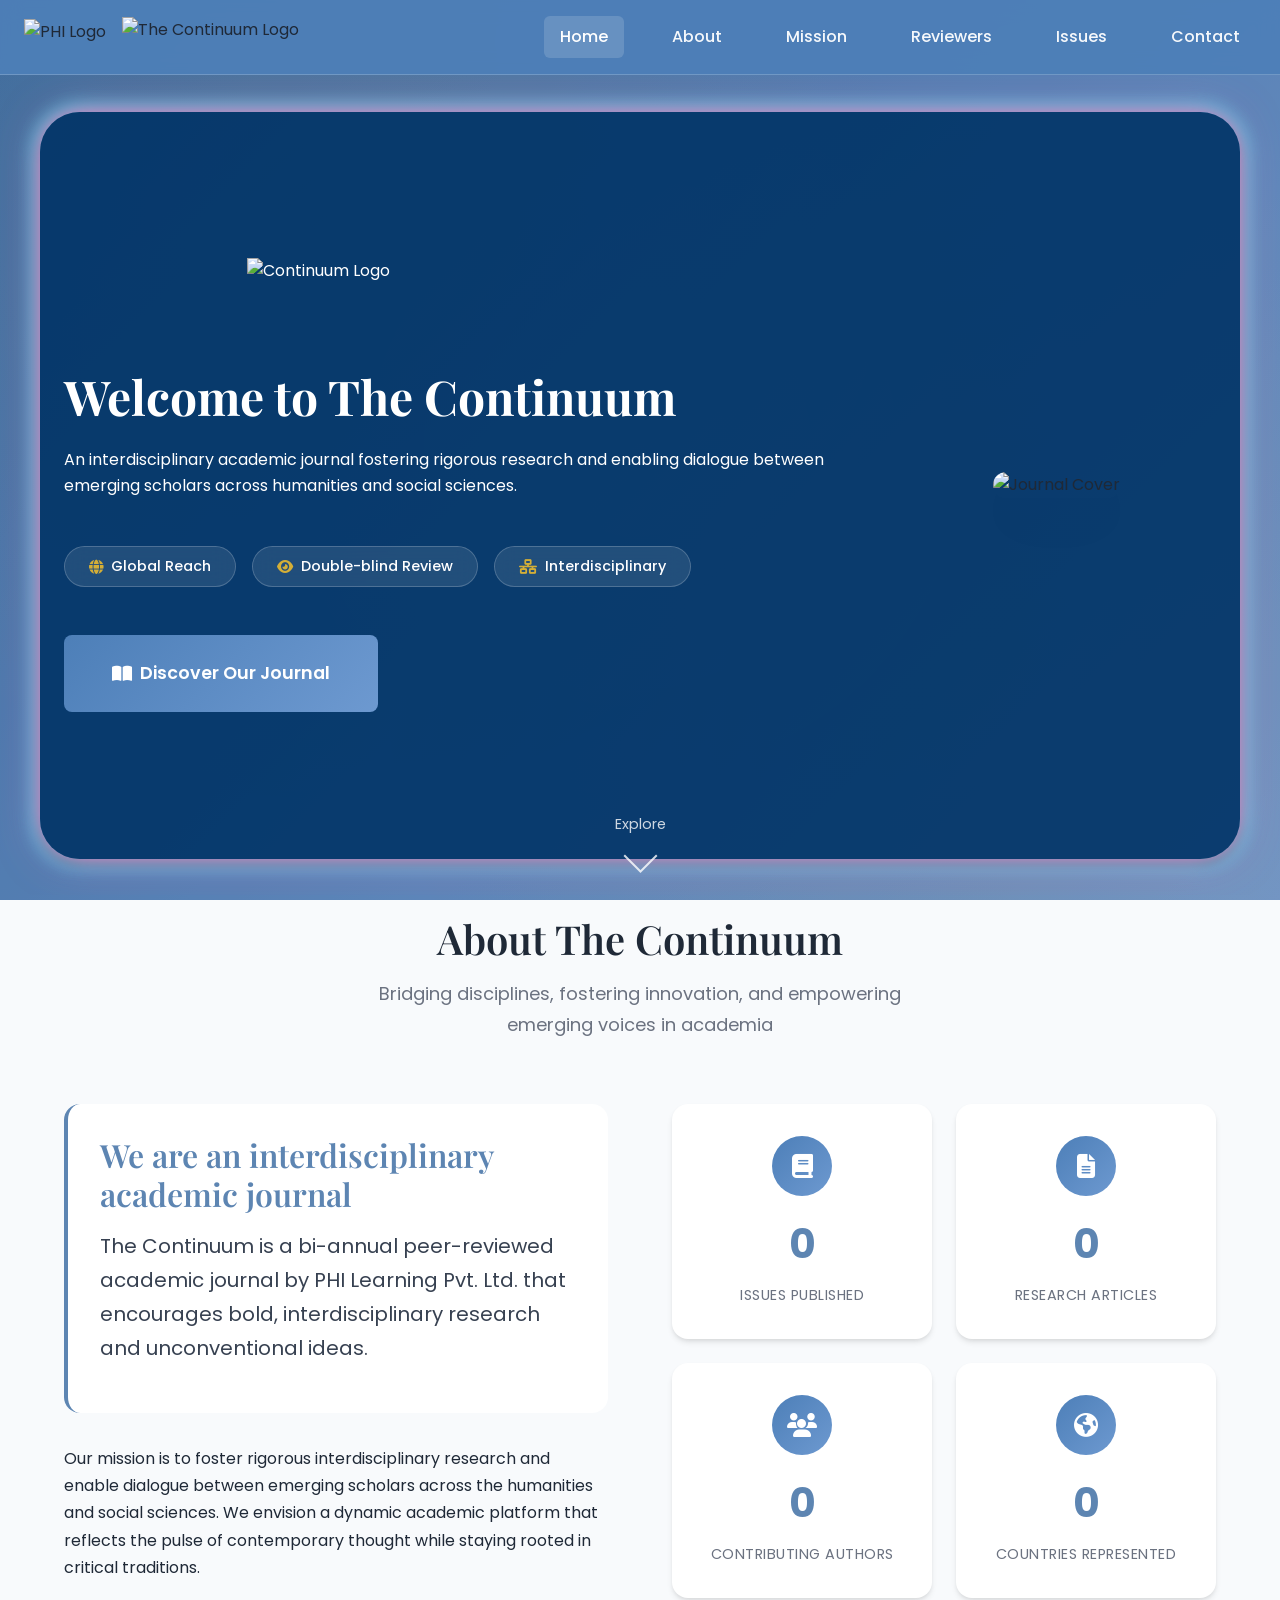
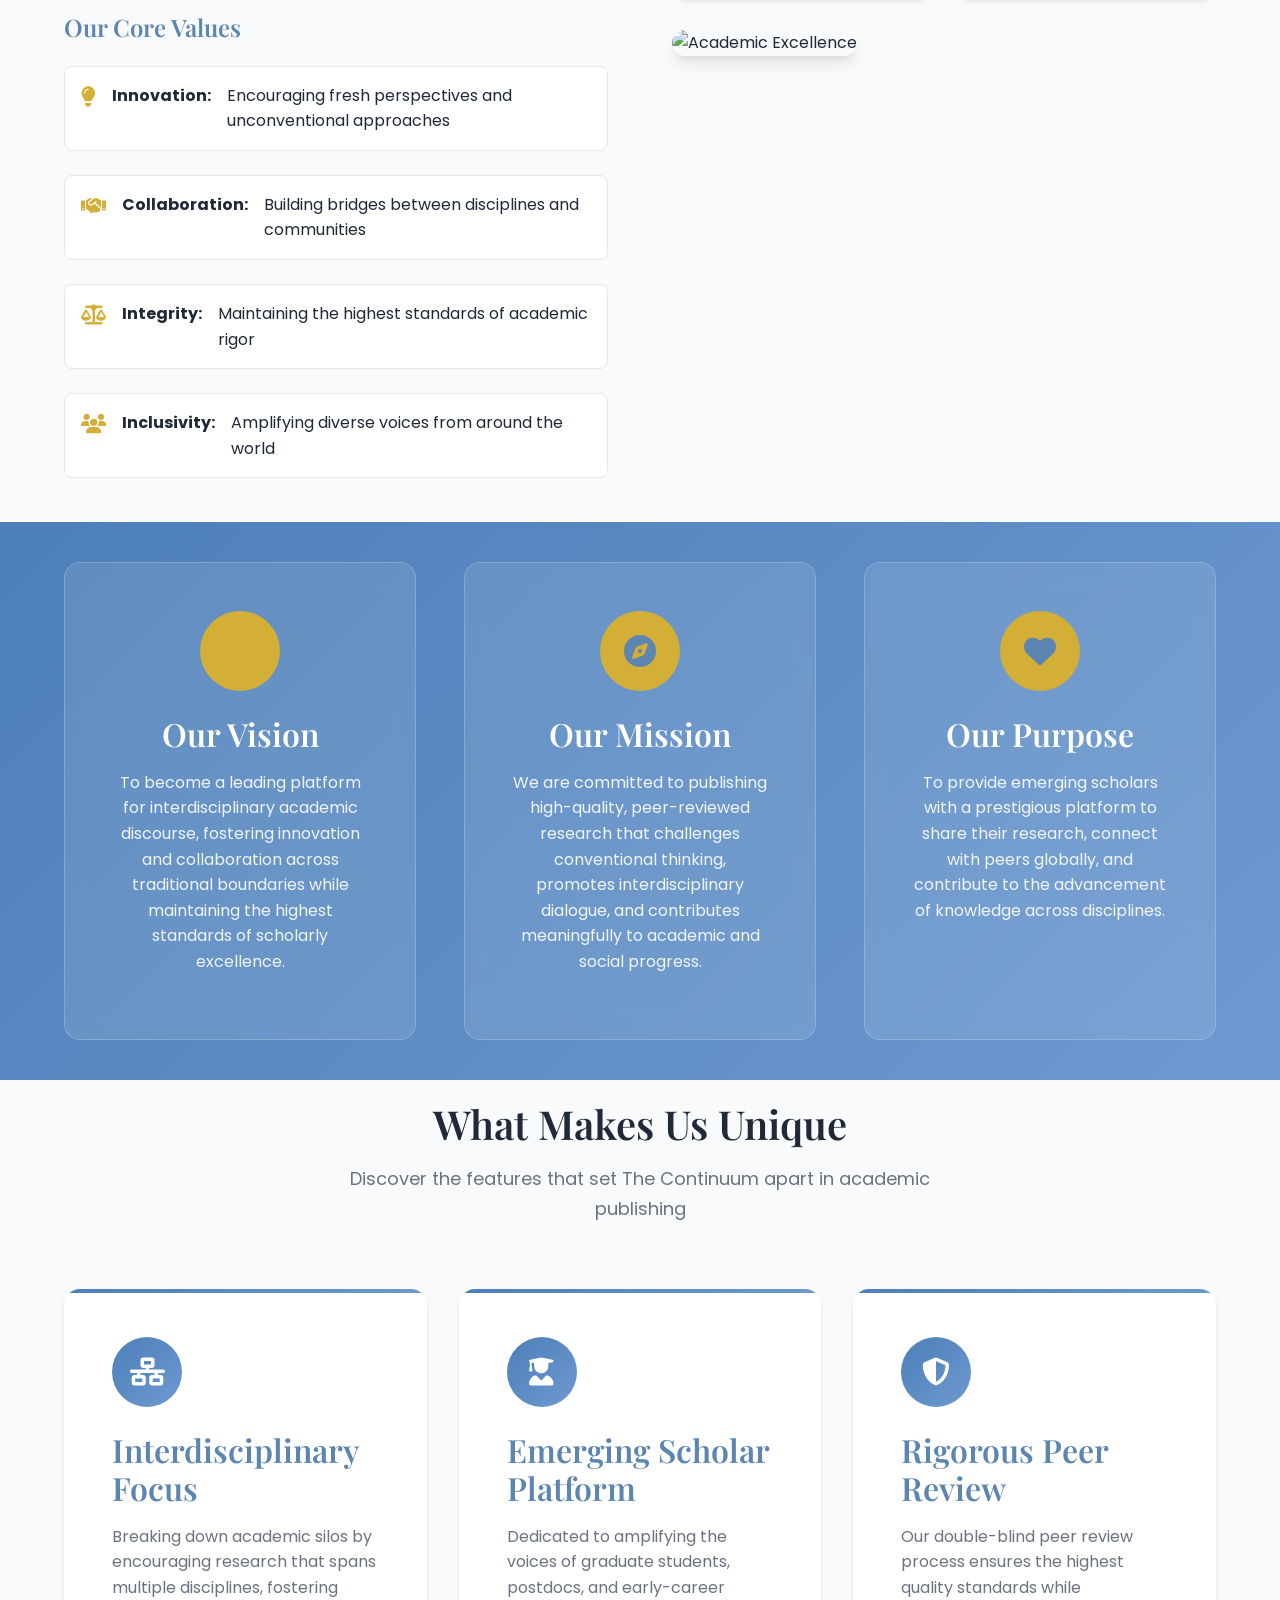
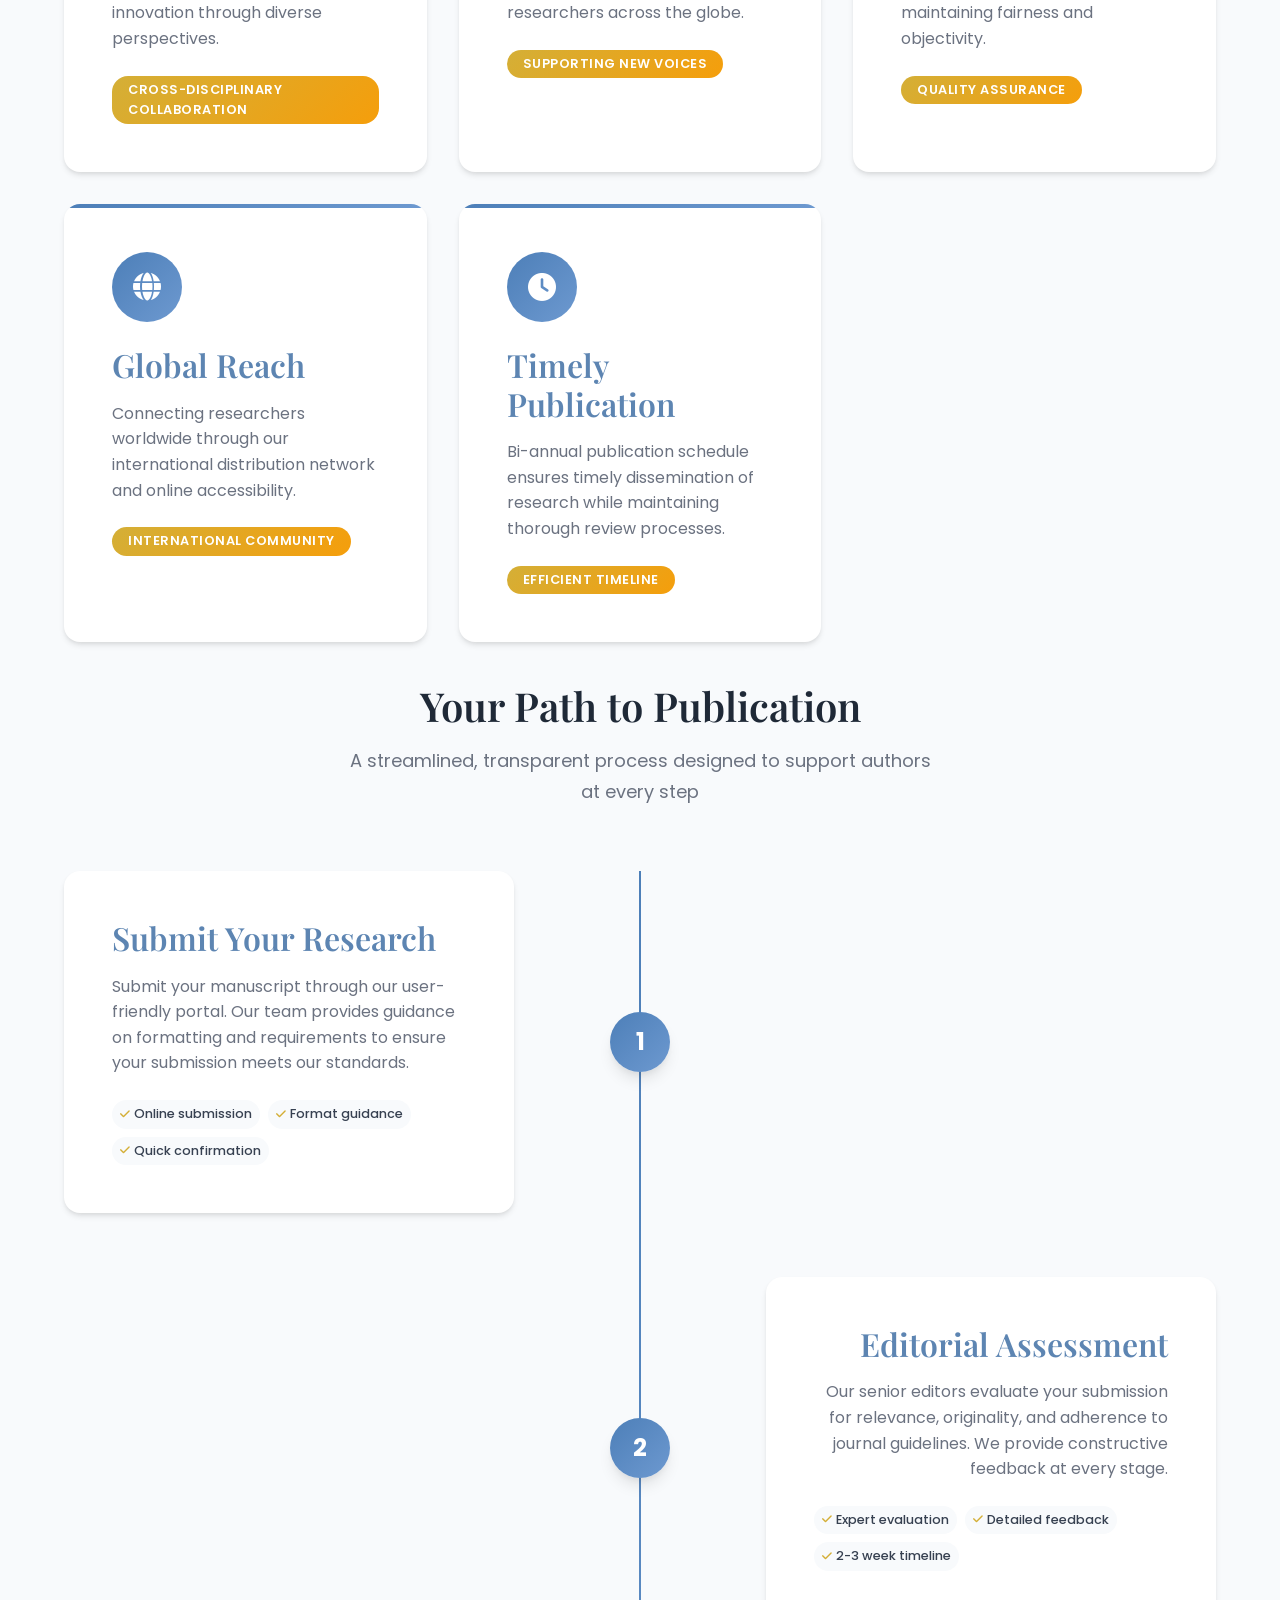
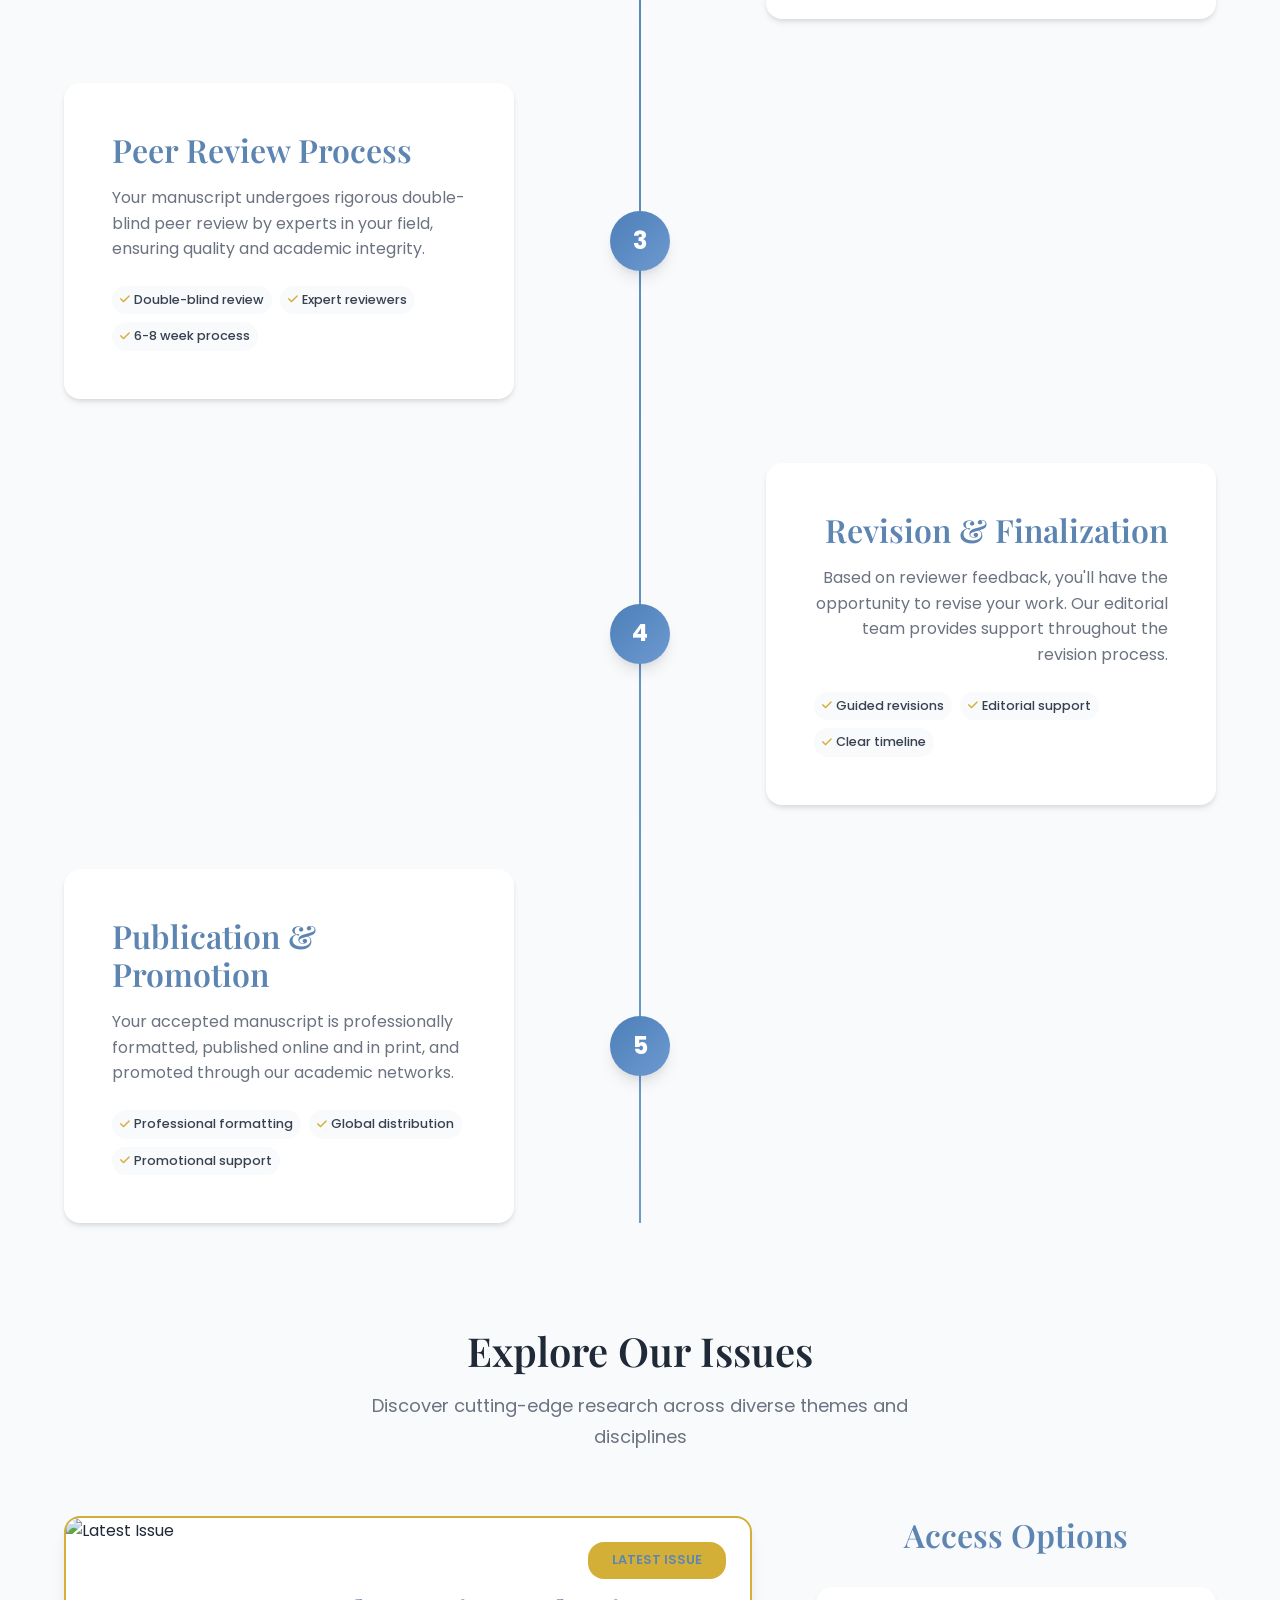
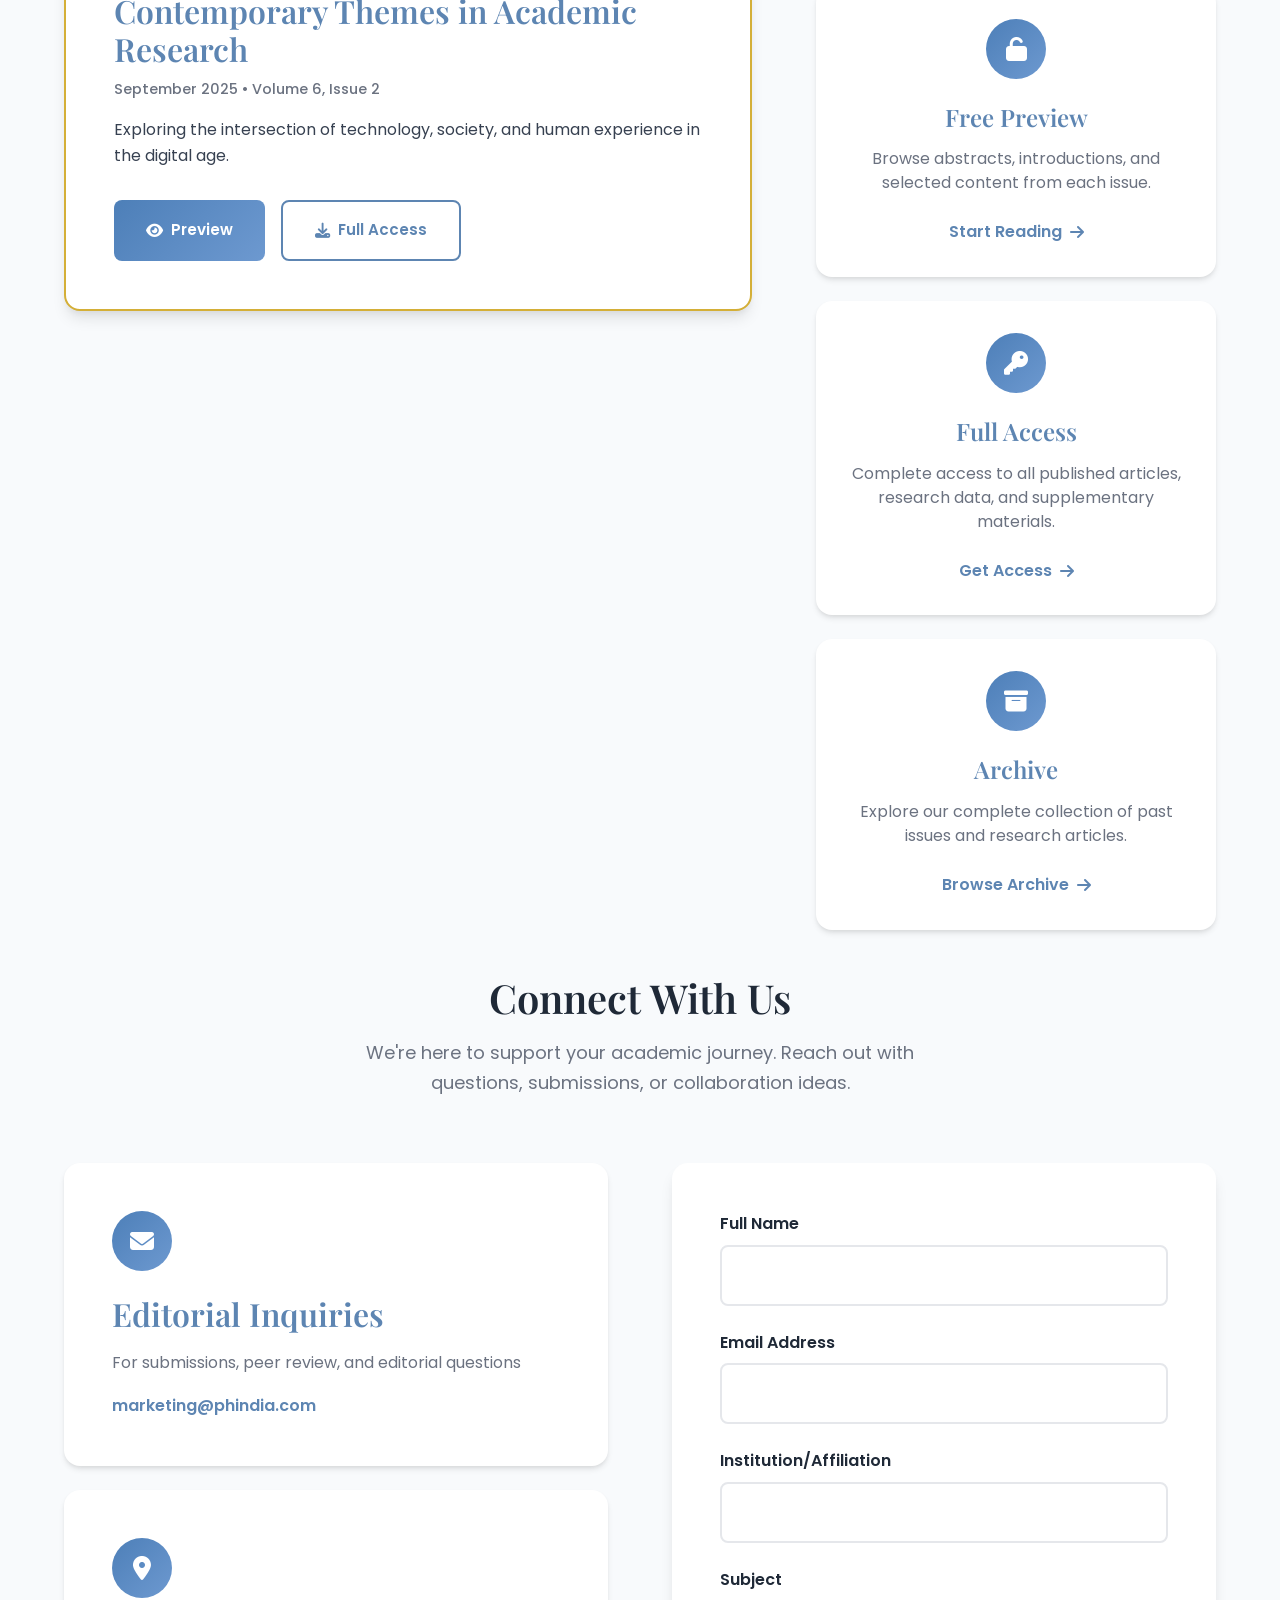
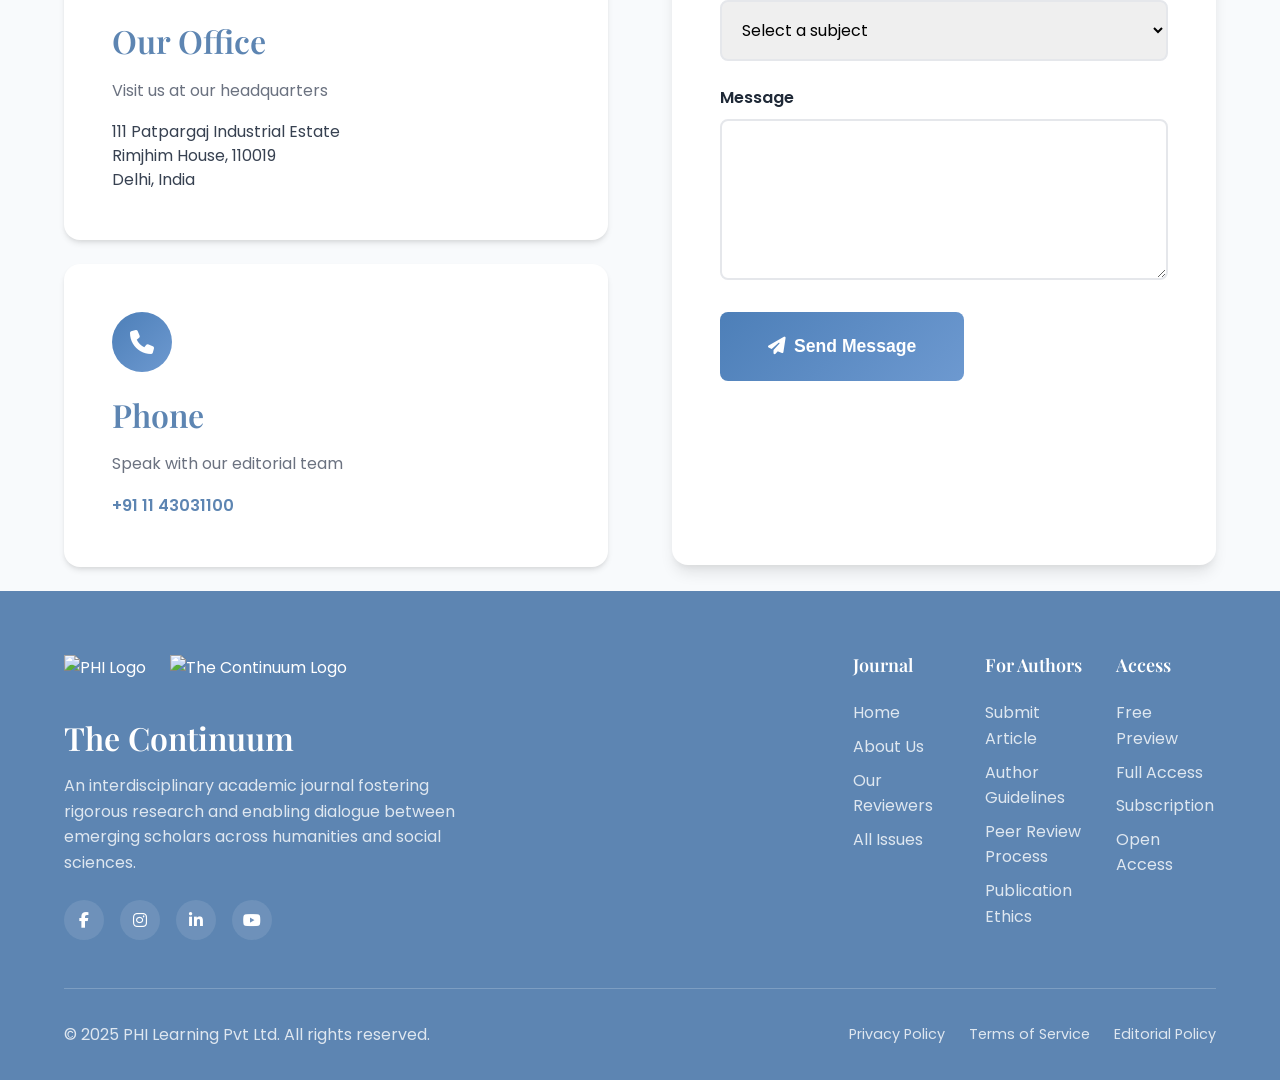
==== index.html @ 41f605f1 "." ====
<!DOCTYPE html>
<html lang="en">
<head>
    <meta charset="UTF-8">
    <meta name="viewport" content="width=device-width, initial-scale=1.0">
    <title>The Continuum | Interdisciplinary Academic Journal</title>
    <link rel="stylesheet" href="intro-styles.css">
    <link href="https://fonts.googleapis.com/css2?family=Charlevoix+Pro:wght@700&family=Poppins:wght@300;400;500;600;700&family=Playfair+Display:wght@400;500;600;700&display=swap" rel="stylesheet">
    <link rel="stylesheet" href="https://cdnjs.cloudflare.com/ajax/libs/font-awesome/6.5.0/css/all.min.css">
    <link rel="stylesheet" href="https://cdnjs.cloudflare.com/ajax/libs/aos/2.3.4/aos.css">
</head>
<body>
    <!-- Navigation -->
    <nav class="navbar">
        <div class="nav-container">
            <div class="nav-brand">
                <img src="images/PHI_White.png" alt="PHI Logo" class="nav-logo-phi">
                <img src="images/continuum-logo-white.png" alt="The Continuum Logo" class="nav-logo-continuum">
            </div>
            <div class="nav-menu">
                <a href="#home" class="nav-link active">Home</a>
                <a href="#about" class="nav-link">About</a>
                <a href="#mission" class="nav-link">Mission</a>
                <!-- <a href="#publish" class="nav-link">Publish</a> -->
                <a href="reviewers.html" class="nav-link">Reviewers</a>
                <a href="#issues" class="nav-link">Issues</a>
                <a href="#contact" class="nav-link">Contact</a>
            </div>
            <div class="mobile-menu-toggle">
                <i class="fas fa-bars"></i>
            </div>
        </div>
    </nav>

    <!-- Hero Section -->
    <section id="home" class="hero">
        <div class="hero-background">
            <div class="hero-pattern"></div>
            <div class="hero-overlay"></div>
        </div>
        <div class="hero-container">
            <div class="hero-content" data-aos="fade-up" data-aos-duration="1000">
                <div data-aos-delay="200" style="display: flex; justify-content: center;">
                    <img 
                    src="images/continuum-logo-white.png" 
                    alt="Continuum Logo" 
                    class="hero-logo" />
                </div>
                
                <h1 class="hero-title" data-aos="fade-up" data-aos-delay="600">
                    Welcome to <span class="hero-title">The Continuum</span>
                </h1>
                
                <p class="hero-subtitle" data-aos="fade-up" data-aos-delay="800">
                    An interdisciplinary academic journal fostering rigorous research and enabling dialogue between emerging scholars across humanities and social sciences.
                </p>
                
                <div class="hero-features" data-aos="fade-up" data-aos-delay="1000">
                    <div class="feature-pill">
                        <i class="fas fa-globe"></i>
                        <span>Global Reach</span>
                    </div>
                    <div class="feature-pill">
                        <i class="fas fa-eye"></i>
                        <span>Double-blind Review</span>
                    </div>
                    <div class="feature-pill">
                        <i class="fas fa-network-wired"></i>
                        <span>Interdisciplinary</span>
                    </div>
                </div>
                
                <div class="hero-actions" data-aos="fade-up" data-aos-delay="1200">
                    <a href="#about" class="btn btn-primary btn-large">
                        <i class="fas fa-book-open"></i>
                        Discover Our Journal
                    </a>
                    <!-- <a href="submit.html" class="btn btn-primary btn-large">
                        <i class="fas fa-pen-fancy"></i>
                        Submit Your Research
                    </a> -->
                </div>
            </div>
            
            <div class="hero-visual" data-aos="fade-left" data-aos-delay="800">
                <div class="journal-preview">
                    <img src="images/cover.png" alt="Journal Cover" class="cover-image">
                    <div class="preview-overlay">
                        <div class="preview-content">
                            <h3>Latest Issue</h3>
                            <p>Exploring Contemporary Themes in Academic Research</p>
                            <a href="preview.html" class="preview-btn">
                                <i class="fas fa-eye"></i>
                                Preview
                            </a>
                        </div>
                    </div>
                </div>
            </div>
        </div>
        <div class="scroll-indicator">
            <div class="scroll-text">Explore</div>
            <div class="scroll-arrow"></div>
        </div>
    </section>

    <!-- About Section -->
    <section id="about" class="about-section">
        <div class="container">
            <div class="section-header" data-aos="fade-up">
                <h2 class="section-title">About The Continuum</h2>
                <p class="section-subtitle">Bridging disciplines, fostering innovation, and empowering emerging voices in academia</p>
            </div>
            
            <div class="about-content">
                <div class="about-text" data-aos="fade-right">
                    <div class="about-highlight">
                        <h3>We are an interdisciplinary academic journal</h3>
                        <p class="lead">The Continuum is a bi-annual peer-reviewed academic journal by PHI Learning Pvt. Ltd. that encourages bold, interdisciplinary research and unconventional ideas.</p>
                    </div>
                    
                    <div class="about-description">
                        <p>Our mission is to foster rigorous interdisciplinary research and enable dialogue between emerging scholars across the humanities and social sciences. We envision a dynamic academic platform that reflects the pulse of contemporary thought while staying rooted in critical traditions.</p>
                        
                        <div class="about-values">
                            <h4>Our Core Values</h4>
                            <ul class="values-list">
                                <li><i class="fas fa-lightbulb"></i> <strong>Innovation:</strong> Encouraging fresh perspectives and unconventional approaches</li>
                                <li><i class="fas fa-handshake"></i> <strong>Collaboration:</strong> Building bridges between disciplines and communities</li>
                                <li><i class="fas fa-balance-scale"></i> <strong>Integrity:</strong> Maintaining the highest standards of academic rigor</li>
                                <li><i class="fas fa-users"></i> <strong>Inclusivity:</strong> Amplifying diverse voices from around the world</li>
                            </ul>
                        </div>
                    </div>
                </div>
                
                <div class="about-visual" data-aos="fade-left">
                    <div class="stats-grid">
                        <div class="stat-card">
                            <div class="stat-icon">
                                <i class="fas fa-book"></i>
                            </div>
                            <div class="stat-number" data-target="12">0</div>
                            <div class="stat-label">Issues Published</div>
                        </div>
                        
                        <div class="stat-card">
                            <div class="stat-icon">
                                <i class="fas fa-file-alt"></i>
                            </div>
                            <div class="stat-number" data-target="150">0</div>
                            <div class="stat-label">Research Articles</div>
                        </div>
                        
                        <div class="stat-card">
                            <div class="stat-icon">
                                <i class="fas fa-users"></i>
                            </div>
                            <div class="stat-number" data-target="85">0</div>
                            <div class="stat-label">Contributing Authors</div>
                        </div>
                        
                        <div class="stat-card">
                            <div class="stat-icon">
                                <i class="fas fa-globe-americas"></i>
                            </div>
                            <div class="stat-number" data-target="25">0</div>
                            <div class="stat-label">Countries Represented</div>
                        </div>
                    </div>
                    
                    <div class="about-image">
                        <img src="images/typography.png" alt="Academic Excellence" class="feature-image">
                    </div>
                </div>
            </div>
        </div>
    </section>

    <!-- Mission & Vision Section -->
    <section id="mission" class="mission-section">
        <div class="container">
            <div class="mission-grid">
                <div class="mission-card" data-aos="fade-up" data-aos-delay="100">
                    <div class="mission-icon">
                        <i class="fas fa-telescope"></i>
                    </div>
                    <h3>Our Vision</h3>
                    <p>To become a leading platform for interdisciplinary academic discourse, fostering innovation and collaboration across traditional boundaries while maintaining the highest standards of scholarly excellence.</p>
                </div>
                
                <div class="mission-card" data-aos="fade-up" data-aos-delay="300">
                    <div class="mission-icon">
                        <i class="fas fa-compass"></i>
                    </div>
                    <h3>Our Mission</h3>
                    <p>We are committed to publishing high-quality, peer-reviewed research that challenges conventional thinking, promotes interdisciplinary dialogue, and contributes meaningfully to academic and social progress.</p>
                </div>
                
                <div class="mission-card" data-aos="fade-up" data-aos-delay="500">
                    <div class="mission-icon">
                        <i class="fas fa-heart"></i>
                    </div>
                    <h3>Our Purpose</h3>
                    <p>To provide emerging scholars with a prestigious platform to share their research, connect with peers globally, and contribute to the advancement of knowledge across disciplines.</p>
                </div>
            </div>
        </div>
    </section>

    <!-- Key Features Section -->
    <section class="features-section">
        <div class="container">
            <div class="section-header" data-aos="fade-up">
                <h2 class="section-title">What Makes Us Unique</h2>
                <p class="section-subtitle">Discover the features that set The Continuum apart in academic publishing</p>
            </div>
            
            <div class="features-grid">
                <div class="feature-card" data-aos="fade-up" data-aos-delay="100">
                    <div class="feature-icon">
                        <i class="fas fa-network-wired"></i>
                    </div>
                    <h3>Interdisciplinary Focus</h3>
                    <p>Breaking down academic silos by encouraging research that spans multiple disciplines, fostering innovation through diverse perspectives.</p>
                    <div class="feature-highlight">
                        <span>Cross-disciplinary collaboration</span>
                    </div>
                </div>
                
                <div class="feature-card" data-aos="fade-up" data-aos-delay="200">
                    <div class="feature-icon">
                        <i class="fas fa-user-graduate"></i>
                    </div>
                    <h3>Emerging Scholar Platform</h3>
                    <p>Dedicated to amplifying the voices of graduate students, postdocs, and early-career researchers across the globe.</p>
                    <div class="feature-highlight">
                        <span>Supporting new voices</span>
                    </div>
                </div>
                
                <div class="feature-card" data-aos="fade-up" data-aos-delay="300">
                    <div class="feature-icon">
                        <i class="fas fa-shield-alt"></i>
                    </div>
                    <h3>Rigorous Peer Review</h3>
                    <p>Our double-blind peer review process ensures the highest quality standards while maintaining fairness and objectivity.</p>
                    <div class="feature-highlight">
                        <span>Quality assurance</span>
                    </div>
                </div>
                
                <div class="feature-card" data-aos="fade-up" data-aos-delay="400">
                    <div class="feature-icon">
                        <i class="fas fa-globe"></i>
                    </div>
                    <h3>Global Reach</h3>
                    <p>Connecting researchers worldwide through our international distribution network and online accessibility.</p>
                    <div class="feature-highlight">
                        <span>International community</span>
                    </div>
                </div>
                
                <div class="feature-card" data-aos="fade-up" data-aos-delay="600">
                    <div class="feature-icon">
                        <i class="fas fa-clock"></i>
                    </div>
                    <h3>Timely Publication</h3>
                    <p>Bi-annual publication schedule ensures timely dissemination of research while maintaining thorough review processes.</p>
                    <div class="feature-highlight">
                        <span>Efficient timeline</span>
                    </div>
                </div>
            </div>
        </div>
    </section>

    <!-- Publication Process Section -->
    <section id="publish" class="process-section">
        <div class="container">
            <div class="section-header" data-aos="fade-up">
                <h2 class="section-title">Your Path to Publication</h2>
                <p class="section-subtitle">A streamlined, transparent process designed to support authors at every step</p>
            </div>
            
            <div class="process-timeline">
                <div class="timeline-item" data-aos="fade-right" data-aos-delay="100">
                    <div class="timeline-marker">
                        <span class="step-number">1</span>
                    </div>
                    <div class="timeline-content">
                        <h3>Submit Your Research</h3>
                        <p>Submit your manuscript through our user-friendly portal. Our team provides guidance on formatting and requirements to ensure your submission meets our standards.</p>
                        <div class="timeline-features">
                            <span class="feature-tag"><i class="fas fa-check"></i> Online submission</span>
                            <span class="feature-tag"><i class="fas fa-check"></i> Format guidance</span>
                            <span class="feature-tag"><i class="fas fa-check"></i> Quick confirmation</span>
                        </div>
                    </div>
                </div>
                
                <div class="timeline-item" data-aos="fade-left" data-aos-delay="200">
                    <div class="timeline-marker">
                        <span class="step-number">2</span>
                    </div>
                    <div class="timeline-content">
                        <h3>Editorial Assessment</h3>
                        <p>Our senior editors evaluate your submission for relevance, originality, and adherence to journal guidelines. We provide constructive feedback at every stage.</p>
                        <div class="timeline-features">
                            <span class="feature-tag"><i class="fas fa-check"></i> Expert evaluation</span>
                            <span class="feature-tag"><i class="fas fa-check"></i> Detailed feedback</span>
                            <span class="feature-tag"><i class="fas fa-check"></i> 2-3 week timeline</span>
                        </div>
                    </div>
                </div>
                
                <div class="timeline-item" data-aos="fade-right" data-aos-delay="300">
                    <div class="timeline-marker">
                        <span class="step-number">3</span>
                    </div>
                    <div class="timeline-content">
                        <h3>Peer Review Process</h3>
                        <p>Your manuscript undergoes rigorous double-blind peer review by experts in your field, ensuring quality and academic integrity.</p>
                        <div class="timeline-features">
                            <span class="feature-tag"><i class="fas fa-check"></i> Double-blind review</span>
                            <span class="feature-tag"><i class="fas fa-check"></i> Expert reviewers</span>
                            <span class="feature-tag"><i class="fas fa-check"></i> 6-8 week process</span>
                        </div>
                    </div>
                </div>
                
                <div class="timeline-item" data-aos="fade-left" data-aos-delay="400">
                    <div class="timeline-marker">
                        <span class="step-number">4</span>
                    </div>
                    <div class="timeline-content">
                        <h3>Revision & Finalization</h3>
                        <p>Based on reviewer feedback, you'll have the opportunity to revise your work. Our editorial team provides support throughout the revision process.</p>
                        <div class="timeline-features">
                            <span class="feature-tag"><i class="fas fa-check"></i> Guided revisions</span>
                            <span class="feature-tag"><i class="fas fa-check"></i> Editorial support</span>
                            <span class="feature-tag"><i class="fas fa-check"></i> Clear timeline</span>
                        </div>
                    </div>
                </div>
                
                <div class="timeline-item" data-aos="fade-right" data-aos-delay="500">
                    <div class="timeline-marker">
                        <span class="step-number">5</span>
                    </div>
                    <div class="timeline-content">
                        <h3>Publication & Promotion</h3>
                        <p>Your accepted manuscript is professionally formatted, published online and in print, and promoted through our academic networks.</p>
                        <div class="timeline-features">
                            <span class="feature-tag"><i class="fas fa-check"></i> Professional formatting</span>
                            <span class="feature-tag"><i class="fas fa-check"></i> Global distribution</span>
                            <span class="feature-tag"><i class="fas fa-check"></i> Promotional support</span>
                        </div>
                    </div>
                </div>
            </div>
            
            <!-- <div class="process-cta" data-aos="fade-up" data-aos-delay="600">
                <div class="cta-content">
                    <h3>Ready to Share Your Research?</h3>
                    <p>Join our community of scholars and contribute to the advancement of interdisciplinary knowledge.</p>
                    <div class="cta-buttons">
                        <a href="submit.html" class="btn btn-primary btn-large">
                            <i class="fas fa-upload"></i>
                            Submit Your Article
                        </a>
                        <a href="mailto:marketing@phindia.com" class="btn btn-outline btn-large">
                            <i class="fas fa-envelope"></i>
                            Contact Editorial Team
                        </a>
                    </div>
                </div>
            </div> -->
        </div>
    </section>

    <!-- Issues & Access Section -->
    <section id="issues" class="issues-section">
        <div class="container">
            <div class="section-header" data-aos="fade-up">
                <h2 class="section-title">Explore Our Issues</h2>
                <p class="section-subtitle">Discover cutting-edge research across diverse themes and disciplines</p>
            </div>
            
            <div class="issues-grid">
                <div class="issue-card featured" data-aos="fade-up" data-aos-delay="100">
                    <div class="issue-badge">Latest Issue</div>
                    <div class="issue-cover">
                        <img src="images/cover.png" alt="Latest Issue">
                    </div>
                    <div class="issue-content">
                        <h3>Contemporary Themes in Academic Research</h3>
                        <p class="issue-date">September 2025 • Volume 6, Issue 2</p>
                        <p class="issue-description">Exploring the intersection of technology, society, and human experience in the digital age.</p>
                        <div class="issue-actions">
                            <a href="preview.html" class="btn btn-primary">
                                <i class="fas fa-eye"></i>
                                Preview
                            </a>
                            <a href="full-access.html" class="btn btn-outline">
                                <i class="fas fa-download"></i>
                                Full Access
                            </a>
                        </div>
                    </div>
                </div>
                
                <div class="access-options" data-aos="fade-up" data-aos-delay="300">
                    <h3>Access Options</h3>
                    
                    <div class="access-card">
                        <div class="access-icon">
                            <i class="fas fa-unlock"></i>
                        </div>
                        <h4>Free Preview</h4>
                        <p>Browse abstracts, introductions, and selected content from each issue.</p>
                        <a href="preview.html" class="access-link">
                            Start Reading <i class="fas fa-arrow-right"></i>
                        </a>
                    </div>
                    
                    <div class="access-card">
                        <div class="access-icon">
                            <i class="fas fa-key"></i>
                        </div>
                        <h4>Full Access</h4>
                        <p>Complete access to all published articles, research data, and supplementary materials.</p>
                        <a href="full-access.html" class="access-link">
                            Get Access <i class="fas fa-arrow-right"></i>
                        </a>
                    </div>
                    
                    <div class="access-card">
                        <div class="access-icon">
                            <i class="fas fa-archive"></i>
                        </div>
                        <h4>Archive</h4>
                        <p>Explore our complete collection of past issues and research articles.</p>
                        <a href="all-issues.html" class="access-link">
                            Browse Archive <i class="fas fa-arrow-right"></i>
                        </a>
                    </div>
                </div>
            </div>
        </div>
    </section>

    <!-- Contact Section -->
    <section id="contact" class="contact-section">
        <div class="container">
            <div class="section-header" data-aos="fade-up">
                <h2 class="section-title">Connect With Us</h2>
                <p class="section-subtitle">We're here to support your academic journey. Reach out with questions, submissions, or collaboration ideas.</p>
            </div>
            
            <div class="contact-grid">
                <div class="contact-info" data-aos="fade-right">
                    <div class="contact-card">
                        <div class="contact-icon">
                            <i class="fas fa-envelope"></i>
                        </div>
                        <h3>Editorial Inquiries</h3>
                        <p>For submissions, peer review, and editorial questions</p>
                        <a href="mailto:marketing@phindia.com" class="contact-link">
                            marketing@phindia.com
                        </a>
                    </div>
                    
                    <div class="contact-card">
                        <div class="contact-icon">
                            <i class="fas fa-map-marker-alt"></i>
                        </div>
                        <h3>Our Office</h3>
                        <p>Visit us at our headquarters</p>
                        <div class="contact-address">
                            111 Patpargaj Industrial Estate<br>
                            Rimjhim House, 110019<br>
                            Delhi, India
                        </div>
                    </div>
                    
                    <div class="contact-card">
                        <div class="contact-icon">
                            <i class="fas fa-phone"></i>
                        </div>
                        <h3>Phone</h3>
                        <p>Speak with our editorial team</p>
                        <a href="tel:+911143031100" class="contact-link">
                            +91 11 43031100
                        </a>
                    </div>
                </div>
                
                <div class="contact-form" data-aos="fade-left">
                    <form id="contactForm" class="form">
                        <div class="form-group">
                            <label for="name">Full Name</label>
                            <input type="text" id="name" name="name" required>
                        </div>
                        
                        <div class="form-group">
                            <label for="email">Email Address</label>
                            <input type="email" id="email" name="email" required>
                        </div>
                        
                        <div class="form-group">
                            <label for="affiliation">Institution/Affiliation</label>
                            <input type="text" id="affiliation" name="affiliation">
                        </div>
                        
                        <div class="form-group">
                            <label for="subject">Subject</label>
                            <select id="subject" name="subject" required>
                                <option value="">Select a subject</option>
                                <option value="submission">Manuscript Submission</option>
                                <option value="review">Peer Review</option>
                                <option value="access">Access & Subscription</option>
                                <option value="collaboration">Collaboration</option>
                                <option value="other">Other</option>
                            </select>
                        </div>
                        
                        <div class="form-group">
                            <label for="message">Message</label>
                            <textarea id="message" name="message" rows="5" required></textarea>
                        </div>
                        
                        <button type="submit" class="btn btn-primary btn-large">
                            <i class="fas fa-paper-plane"></i>
                            Send Message
                        </button>
                    </form>
                </div>
            </div>
        </div>
    </section>

    <!-- Footer -->
    <footer class="footer">
        <div class="container">
            <div class="footer-content">
                <div class="footer-brand">
                    <div class="footer-logos">
                        <img src="images/PHI_White.png" alt="PHI Logo" class="footer-logo">
                        <img src="images/continuum-logo-white.png" alt="The Continuum Logo" class="footer-logo">
                    </div>
                    <h3>The Continuum</h3>
                    <p>An interdisciplinary academic journal fostering rigorous research and enabling dialogue between emerging scholars across humanities and social sciences.</p>
                    
                    <div class="social-links">
                        <a href="https://www.facebook.com/PHILEARNING" target="_blank">
                            <i class="fab fa-facebook-f"></i>
                        </a>
                        <a href="https://www.instagram.com/philearningdelhi/" target="_blank">
                            <i class="fab fa-instagram"></i>
                        </a>
                        <a href="https://www.linkedin.com/company/86816950/" target="_blank">
                            <i class="fab fa-linkedin-in"></i>
                        </a>
                        <a href="https://www.youtube.com/@philearning" target="_blank">
                            <i class="fab fa-youtube"></i>
                        </a>
                    </div>
                </div>
                
                <div class="footer-links">
                    <div class="footer-column">
                        <h4>Journal</h4>
                        <ul>
                            <li><a href="intro.html">Home</a></li>
                            <li><a href="about.html">About Us</a></li>
                            <li><a href="reviewers.html">Our Reviewers</a></li>
                            <li><a href="all-issues.html">All Issues</a></li>
                        </ul>
                    </div>
                    
                    <div class="footer-column">
                        <h4>For Authors</h4>
                        <ul>
                            <li><a href="submit.html">Submit Article</a></li>
                            <li><a href="#">Author Guidelines</a></li>
                            <li><a href="#">Peer Review Process</a></li>
                            <li><a href="#">Publication Ethics</a></li>
                        </ul>
                    </div>
                    
                    <div class="footer-column">
                        <h4>Access</h4>
                        <ul>
                            <li><a href="preview.html">Free Preview</a></li>
                            <li><a href="full-access.html">Full Access</a></li>
                            <li><a href="#">Subscription</a></li>
                            <li><a href="#">Open Access</a></li>
                        </ul>
                    </div>
                </div>
            </div>
            
            <div class="footer-bottom">
                <div class="footer-copyright">
                    <p>&copy; 2025 PHI Learning Pvt Ltd. All rights reserved.</p>
                </div>
                <div class="footer-legal">
                    <a href="#">Privacy Policy</a>
                    <a href="#">Terms of Service</a>
                    <a href="#">Editorial Policy</a>
                </div>
            </div>
        </div>
    </footer>

    <!-- Scripts -->
    <script src="https://cdnjs.cloudflare.com/ajax/libs/aos/2.3.4/aos.js"></script>
    <script src="intro-script.js"></script>
</body>
</html>
---- intro-styles.css ----
/* Copied from styles.css for hero-content-box use */
.hero-content-box {
    background-color: rgba(0, 51, 102, 0.9);
    box-shadow: 0 0 20px hotpink, 0 0 40px rgba(255, 105, 180, 0.5),
                            0 0 20px 5px #00ffff, 0 4px 10px rgba(0, 0, 0, 0.8);
    padding: 2em 3em;
    border-radius: 20px;
    min-width: 100%;
    min-height: 400%;
    width: 100%;
    display: flex;
    flex-direction: column;
    align-items: center;
    margin: 2em auto;
    color: #fff;
}

.hero-content-box h2, .hero-heading {
    font-size: 2.8rem;
    font-weight: bold;
    text-shadow: 2px 2px 5px #000;
    font-family: Impact, Haettenschweiler, 'Arial Narrow Bold', sans-serif;
    text-align: center;
}

.hero-content-box p, .hero-subtext {
    font-size: 1.4rem;
    text-shadow: 1px 1px 3px #000;
    padding-bottom: 20px;
    text-align: center;
}
/* The Continuum Journal - Intro Page Styles */

/* Reset and Base Styles */
* {
    margin: 0;
    padding: 0;
    box-sizing: border-box;
}

:root {
    /* Brand Colors - Yale Blue Theme (Lightened by 70%) */
    --primary-blue: #5d85b2;
    --secondary-blue: #5d8cc4;
    --tertiary-blue: #6d99d0;
    --accent-blue: #7da6dc;
    --light-blue: #8db3e8;
    --continuum-gold: #D4AF37;
    
    /* Gradients (Lightened) */
    --gradient-primary: linear-gradient(135deg, #4d7fb8 0%, #5d8cc4 50%, #6d99d0 100%);
    --gradient-secondary: linear-gradient(135deg, #7da6dc 0%, #8db3e8 100%);
    --gradient-accent: linear-gradient(135deg, #D4AF37 0%, #f59e0b 100%);
    --gradient-hero: linear-gradient(135deg, #4d7fb8 0%, #5d8cc4 25%, #6d99d0 50%, #7da6dc 75%, #8db3e8 100%);
    
    /* Neutral Colors */
    --text-dark: #1f2937;
    --text-medium: #374151;
    --text-light: #6b7280;
    --text-muted: #9ca3af;
    --bg-white: #ffffff;
    --bg-light: #f8fafc;
    --bg-gray: #f3f4f6;
    --border-light: #e5e7eb;
    --border-medium: #d1d5db;
    
    /* Typography */
    --font-primary: 'Poppins', -apple-system, BlinkMacSystemFont, 'Segoe UI', Roboto, sans-serif;
    --font-display: 'Playfair Display', Georgia, serif;
    --font-accent: 'Charlevoix Pro', serif;
    
    /* Spacing */
    --space-xs: 0.25rem;
    --space-sm: 0.5rem;
    --space-md: 1rem;
    --space-lg: 1.5rem;
    --space-xl: 2rem;
    --space-2xl: 3rem;
    --space-3xl: 4rem;
    --space-4xl: 5rem;
    
    /* Shadows */
    --shadow-sm: 0 1px 2px 0 rgba(0, 0, 0, 0.05);
    --shadow-md: 0 4px 6px -1px rgba(0, 0, 0, 0.1), 0 2px 4px -1px rgba(0, 0, 0, 0.06);
    --shadow-lg: 0 10px 15px -3px rgba(0, 0, 0, 0.1), 0 4px 6px -2px rgba(0, 0, 0, 0.05);
    --shadow-xl: 0 20px 25px -5px rgba(0, 0, 0, 0.1), 0 10px 10px -5px rgba(0, 0, 0, 0.04);
    --shadow-2xl: 0 25px 50px -12px rgba(0, 0, 0, 0.25);
    
    /* Transitions */
    --transition-fast: 0.15s ease;
    --transition-medium: 0.3s ease;
    --transition-slow: 0.5s ease;
}

/* Base Styles */
html {
    scroll-behavior: smooth;
}

body {
    font-family: var(--font-primary);
    line-height: 1.6;
    color: var(--text-dark);
    background-color: var(--bg-white);
    overflow-x: hidden;
    padding-top: 75px; /* Account for fixed navbar height */
}

.container {
    max-width: 1200px;
    margin: 0 auto;
    padding: 0 var(--space-lg);
}

/* Typography */
h1, h2, h3, h4, h5, h6 {
    font-family: var(--font-display);
    font-weight: 600;
    line-height: 1.2;
    color: var(--text-dark);
    margin-bottom: var(--space-md);
}

h1 { font-size: 3.5rem; }
h2 { font-size: 2.5rem; }
h3 { font-size: 2rem; }
h4 { font-size: 1.5rem; }
h5 { font-size: 1.25rem; }
h6 { font-size: 1rem; }

p {
    margin-bottom: var(--space-md);
    line-height: 1.7;
}

.lead {
    font-size: 1.25rem;
    font-weight: 400;
    color: var(--text-medium);
}

.gradient-text {
    background: var(--gradient-primary);
    -webkit-background-clip: text;
    -webkit-text-fill-color: transparent;
    background-clip: text;
}

/* Buttons */
.btn {
    display: inline-flex;
    align-items: center;
    justify-content: center;
    gap: var(--space-sm);
    padding: var(--space-md) var(--space-xl);
    border: none;
    border-radius: 0.5rem;
    font-weight: 600;
    font-size: 0.95rem;
    text-decoration: none;
    cursor: pointer;
    transition: var(--transition-medium);
    text-align: center;
    white-space: nowrap;
}

.btn-primary {
    background: var(--gradient-primary);
    color: white;
}

.btn-primary:hover {
    transform: translateY(-2px);
    box-shadow: var(--shadow-lg);
}

.btn-outline {
    background: transparent;
    color: var(--primary-blue);
    border: 2px solid var(--primary-blue);
}

.btn-outline:hover {
    background: var(--primary-blue);
    color: white;
}

.btn-large {
    padding: var(--space-lg) var(--space-2xl);
    font-size: 1.1rem;
}

/* Navigation */
.navbar {
    position: fixed;
    top: 0;
    left: 0;
    right: 0;
    background: rgba(77, 127, 184, 0.95); /* Lightened version of primary blue */
    backdrop-filter: blur(10px);
    border-bottom: 1px solid rgba(255, 255, 255, 0.2);
    z-index: 1000;
    transition: var(--transition-medium);
}

.nav-container {
    max-width: 1400px;
    margin: 0 auto;
    display: flex;
    align-items: center;
    justify-content: space-between;
    padding: var(--space-md) var(--space-lg);
}

.nav-brand {
    display: flex;
    align-items: center;
    gap: var(--space-md);
}

.nav-logo-phi {
    height: 35px;
    width: auto;
}

.nav-logo-continuum {
    height: 40px;
    width: auto;
}

.nav-menu {
    display: flex;
    align-items: center;
    gap: var(--space-xl);
}

.nav-link {
    color: rgba(255, 255, 255, 0.95); /* Slightly more opaque for better contrast */
    font-weight: 500;
    padding: var(--space-sm) var(--space-md);
    border-radius: 0.375rem;
    transition: var(--transition-medium);
    text-decoration: none;
}

.nav-link:hover,
.nav-link.active {
    color: white;
    background: rgba(255, 255, 255, 0.15); /* Slightly more visible on lighter background */
}

.nav-cta {
    margin-left: var(--space-lg);
}

.mobile-menu-toggle {
    display: none;
    font-size: 1.5rem;
    color: white;
    cursor: pointer;
}

/* Hero Section */
.hero {
    /* position: relative; */
    min-height: calc(100vh - 80px); /* Subtract navbar height from viewport height */
    display: flex;
    align-items: center;
    overflow: hidden;
}

.hero-background {
    position: absolute;
    top: 0;
    left: 0;
    right: 0;
    bottom: 0;
    background: var(--gradient-hero);
}

.hero-pattern {
    position: absolute;
    top: 0;
    left: 0;
    right: 0;
    bottom: 0;
    background-image: 
        radial-gradient(circle at 25% 25%, rgba(212, 175, 55, 0.1) 0%, transparent 50%),
        radial-gradient(circle at 75% 75%, rgba(212, 175, 55, 0.1) 0%, transparent 50%),
        radial-gradient(circle at 50% 50%, rgba(255, 255, 255, 0.03) 0%, transparent 50%);
    animation: float 8s ease-in-out infinite;
}

.hero-overlay {
    position: absolute;
    top: 0;
    left: 0;
    right: 0;
    bottom: 0;
    background: rgba(0, 33, 71, 0.2);
}

.hero-container {
    background-color: rgba(0, 51, 102, 0.9);
    box-shadow: 0 0 20px hotpink, 0 0 40px rgba(255, 105, 180, 0.5),
              0 0 20px 5px #00ffff, 0 4px 10px rgba(0, 0, 0, 0.8);
    position: relative;
    border-radius: 40px;
    z-index: 2;
    /* border-radius: 20px; */
    max-width: 1200px;
    margin: 0 auto;
    padding: 1.5rem;
    display: grid;
    grid-template-columns: 1fr 320px;
    gap: var(--space-3xl);
    align-items: center;
    min-height: 83vh;
}

.hero-content {
    color: white;
}

.hero-badge {
    display: inline-flex;
    align-items: center;
    gap: var(--space-sm);
    background: rgba(212, 175, 55, 0.2);
    border: 1px solid var(--continuum-gold);
    color: var(--continuum-gold);
    padding: var(--space-sm) var(--space-lg);
    border-radius: 2rem;
    font-size: 0.9rem;
    font-weight: 500;
    margin-bottom: var(--space-xl);
}

.hero-logo {
    height: 80px;
    width: auto;
    margin-bottom: var(--space-xl);
    position: relative;
    right: 130px;
}

@media (max-width: 768px) {
    .hero-logo {
        height: 80px;
        width: auto;
        margin-bottom: var(--space-xl);
    }
}
.hero-title {
    font-size: 3rem;
    font-weight: 700;
    margin-bottom: var(--space-lg);
    line-height: 1.1;
    color: white;
}

.hero-subtitle {
    font-size: 1.5 rem;
    margin-bottom: var(--space-2xl);
    opacity: 0.9;
    line-height: 1.6;
}

.hero-features {
    display: flex;
    flex-wrap: wrap;
    gap: var(--space-md);
    margin-bottom: var(--space-2xl);
}

.feature-pill {
    display: flex;
    align-items: center;
    gap: var(--space-sm);
    background: rgba(255, 255, 255, 0.1);
    backdrop-filter: blur(10px);
    border: 1px solid rgba(255, 255, 255, 0.2);
    padding: var(--space-sm) var(--space-lg);
    border-radius: 1.5rem;
    font-size: 0.9rem;
    font-weight: 500;
}

.feature-pill i {
    color: var(--continuum-gold);
}

.hero-actions {
    display: flex;
    gap: var(--space-lg);
    flex-wrap: wrap;
}

.hero-visual {
    display: flex;
    justify-content: center;
    align-items: center;
}

.journal-preview {
    position: relative;
    border-radius: 1rem;
    overflow: hidden;
    box-shadow: var(--shadow-2xl);
    transition: var(--transition-medium);
}

.journal-preview:hover {
    transform: translateY(-10px) scale(1.02);
}

.cover-image {
    width: 100%;
    height: auto;
    display: block;
}

.preview-overlay {
    position: absolute;
    top: 0;
    left: 0;
    right: 0;
    bottom: 0;
    background: linear-gradient(to top, rgba(0, 33, 71, 0.9) 0%, transparent 60%);
    display: flex;
    align-items: flex-end;
    padding: var(--space-xl);
    opacity: 0;
    transition: var(--transition-medium);
}

.journal-preview:hover .preview-overlay {
    opacity: 1;
}

.preview-content {
    color: white;
    text-align: center;
    width: 100%;
}

.preview-content h3 {
    color: white;
    margin-bottom: var(--space-sm);
}

.preview-content p {
    margin-bottom: var(--space-lg);
    opacity: 0.9;
}

.preview-btn {
    background: var(--continuum-gold);
    color: var(--primary-blue);
    padding: var(--space-sm) var(--space-lg);
    border-radius: 0.5rem;
    text-decoration: none;
    font-weight: 600;
    transition: var(--transition-medium);
}

.preview-btn:hover {
    background: white;
    transform: translateY(-2px);
}

.scroll-indicator {
    position: absolute;
    bottom: var(--space-xl);
    left: 50%;
    transform: translateX(-50%);
    text-align: center;
    color: rgba(255, 255, 255, 0.8);
    z-index: 999;
}

.scroll-text {
    font-size: 0.9rem;
    margin-bottom: var(--space-sm);
}

.scroll-arrow {
    width: 24px;
    height: 24px;
    border: 2px solid rgba(255, 255, 255, 0.8);
    border-top: none;
    border-left: none;
    transform: rotate(45deg);
    margin: 0 auto;
    animation: bounce 2s infinite;
}

/* Animations */
@keyframes float {
    0%, 100% { transform: translateY(0px) rotate(0deg); }
    50% { transform: translateY(-20px) rotate(1deg); }
}

@keyframes bounce {
    0%, 20%, 50%, 80%, 100% { transform: translateY(0) rotate(45deg); }
    40% { transform: translateY(-10px) rotate(45deg); }
    60% { transform: translateY(-5px) rotate(45deg); }
}

/* Section Styles */
.section {
    padding: var(--space-4xl) 0;
}

.section-header {
    text-align: center;
    margin-bottom: var(--space-3xl);
}

.section-title {
    color: var(--text-dark);
    margin-bottom: var(--space-md);
}

.section-subtitle {
    font-size: 1.125rem;
    color: var(--text-light);
    max-width: 600px;
    margin: 0 auto;
}

/* About Section */
.about-section {
    background: var(--bg-light);
    padding: 20px;
}

.about-content {
    display: grid;
    grid-template-columns: 1fr 1fr;
    gap: var(--space-3xl);
    align-items: start;
}

.about-highlight {
    margin-bottom: var(--space-xl);
    padding: var(--space-xl);
    background: var(--bg-white);
    border-radius: 1rem;
    border-left: 4px solid var(--primary-blue);
}

.about-highlight h3 {
    color: var(--primary-blue);
    margin-bottom: var(--space-md);
}

.about-values {
    margin-top: var(--space-xl);
}

.about-values h4 {
    color: var(--primary-blue);
    margin-bottom: var(--space-lg);
}

.values-list {
    list-style: none;
}

.values-list li {
    display: flex;
    align-items: flex-start;
    gap: var(--space-md);
    margin-bottom: var(--space-lg);
    padding: var(--space-md);
    background: var(--bg-white);
    border-radius: 0.5rem;
    border: 1px solid var(--border-light);
}

.values-list i {
    color: var(--continuum-gold);
    font-size: 1.25rem;
    margin-top: var(--space-xs);
}

.stats-grid {
    display: grid;
    grid-template-columns: repeat(2, 1fr);
    gap: var(--space-lg);
    margin-bottom: var(--space-xl);
}

.stat-card {
    background: var(--bg-white);
    padding: var(--space-xl);
    border-radius: 1rem;
    text-align: center;
    box-shadow: var(--shadow-md);
    transition: var(--transition-medium);
}

.stat-card:hover {
    transform: translateY(-5px);
    box-shadow: var(--shadow-lg);
}

.stat-icon {
    width: 60px;
    height: 60px;
    background: var(--gradient-primary);
    border-radius: 50%;
    display: flex;
    align-items: center;
    justify-content: center;
    margin: 0 auto var(--space-md);
}

.stat-icon i {
    color: white;
    font-size: 1.5rem;
}

.stat-number {
    font-size: 2.5rem;
    font-weight: 700;
    color: var(--primary-blue);
    display: block;
    margin-bottom: var(--space-sm);
}

.stat-label {
    color: var(--text-light);
    font-size: 0.9rem;
    text-transform: uppercase;
    letter-spacing: 0.5px;
}

.feature-image {
    width: 100%;
    height: auto;
    border-radius: 1rem;
    box-shadow: var(--shadow-lg);
}

/* Mission Section */
.mission-section {
    background: var(--gradient-primary);
    color: white;
    height: 100%;
    padding: 40px;
}

.mission-grid {
    display: grid;
    grid-template-columns: repeat(auto-fit, minmax(300px, 1fr));
    gap: var(--space-2xl);
    /* transform: translateY(65px); */
}

.mission-card {
    background: rgba(255, 255, 255, 0.1);
    backdrop-filter: blur(10px);
    border: 1px solid rgba(255, 255, 255, 0.2);
    border-radius: 1rem;
    padding: var(--space-2xl);
    text-align: center;
    transition: var(--transition-medium);
    
}

.mission-card:hover {
    transform: translateY(-5px);
    background: rgba(255, 255, 255, 0.15);
}

.mission-icon {
    width: 80px;
    height: 80px;
    background: var(--continuum-gold);
    border-radius: 50%;
    display: flex;
    align-items: center;
    justify-content: center;
    margin: 0 auto var(--space-lg);
}

.mission-icon i {
    font-size: 2rem;
    color: var(--primary-blue);
}

.mission-card h3 {
    color: white;
    margin-bottom: var(--space-md);
}

.mission-card p {
    color: rgba(255, 255, 255, 0.9);
    line-height: 1.6;
}

/* Features Section */
.features-section {
    background: var(--bg-light);
    padding: 20px;
}
.features-grid {
    display: grid;
    grid-template-columns: repeat(auto-fit, minmax(350px, 1fr));
    gap: var(--space-xl);
}

.feature-card {
    background: var(--bg-white);
    border-radius: 1rem;
    padding: var(--space-2xl);
    box-shadow: var(--shadow-md);
    transition: var(--transition-medium);
    position: relative;
    overflow: hidden;
}

.feature-card::before {
    content: '';
    position: absolute;
    top: 0;
    left: 0;
    right: 0;
    height: 4px;
    background: var(--gradient-primary);
}

.feature-card:hover {
    transform: translateY(-5px);
    box-shadow: var(--shadow-lg);
}

.feature-icon {
    width: 70px;
    height: 70px;
    background: var(--gradient-primary);
    border-radius: 50%;
    display: flex;
    align-items: center;
    justify-content: center;
    margin-bottom: var(--space-lg);
}

.feature-icon i {
    font-size: 1.75rem;
    color: white;
}

.feature-card h3 {
    margin-bottom: var(--space-md);
    color: var(--primary-blue);
}

.feature-card p {
    color: var(--text-light);
    margin-bottom: var(--space-lg);
    line-height: 1.6;
}

.feature-highlight {
    display: inline-block;
    background: var(--gradient-accent);
    color: white;
    padding: var(--space-xs) var(--space-md);
    border-radius: 1rem;
    font-size: 0.8rem;
    font-weight: 600;
    text-transform: uppercase;
    letter-spacing: 0.5px;
}

/* Process Section */
.process-section {
    background: var(--bg-light);
    padding: 20px;
}

.process-timeline {
    position: relative;
    margin-bottom: var(--space-3xl);
}

.process-timeline::before {
    content: '';
    position: absolute;
    left: 50%;
    top: 0;
    bottom: 0;
    width: 2px;
    background: var(--gradient-primary);
    transform: translateX(-50%);
}

.timeline-item {
    display: flex;
    align-items: center;
    margin-bottom: var(--space-3xl);
    position: relative;
}

.timeline-item:nth-child(even) {
    flex-direction: row-reverse;
}

.timeline-item:nth-child(even) .timeline-content {
    text-align: right;
}

.timeline-marker {
    position: absolute;
    left: 50%;
    transform: translateX(-50%);
    z-index: 2;
}

.step-number {
    width: 60px;
    height: 60px;
    background: var(--gradient-primary);
    color: white;
    border-radius: 50%;
    display: flex;
    align-items: center;
    justify-content: center;
    font-size: 1.5rem;
    font-weight: 700;
    box-shadow: var(--shadow-lg);
}

.timeline-content {
    flex: 1;
    background: var(--bg-white);
    padding: var(--space-2xl);
    border-radius: 1rem;
    box-shadow: var(--shadow-md);
    margin: 0 var(--space-3xl);
    max-width: 450px;
}

.timeline-item:nth-child(odd) .timeline-content {
    margin-left: 0;
}

.timeline-item:nth-child(even) .timeline-content {
    margin-right: 0;
}

.timeline-content h3 {
    color: var(--primary-blue);
    margin-bottom: var(--space-md);
}

.timeline-content p {
    color: var(--text-light);
    margin-bottom: var(--space-lg);
    line-height: 1.6;
}

.timeline-features {
    display: flex;
    flex-wrap: wrap;
    gap: var(--space-sm);
}

.feature-tag {
    display: inline-flex;
    align-items: center;
    gap: var(--space-xs);
    background: var(--bg-light);
    color: var(--text-medium);
    padding: var(--space-xs) var(--space-sm);
    border-radius: 1rem;
    font-size: 0.8rem;
    font-weight: 500;
}

.feature-tag i {
    color: var(--continuum-gold);
    font-size: 0.7rem;
}

.process-cta {
    background: var(--bg-white);
    border-radius: 1rem;
    padding: var(--space-3xl);
    text-align: center;
    box-shadow: var(--shadow-lg);
}

.cta-content h3 {
    color: var(--primary-blue);
    margin-bottom: var(--space-md);
}

.cta-content p {
    color: var(--text-light);
    margin-bottom: var(--space-xl);
    font-size: 1.125rem;
}

.cta-buttons {
    display: flex;
    gap: var(--space-lg);
    justify-content: center;
    flex-wrap: wrap;
}

/* Issues Section */

.issues-section {
    background: var(--bg-light);
    padding: 20px;
}
.issues-grid {
    display: grid;
    grid-template-columns: 1fr 400px;
    gap: var(--space-3xl);
    align-items: start;
}

.issue-card {
    background: var(--bg-white);
    border-radius: 1rem;
    overflow: hidden;
    box-shadow: var(--shadow-lg);
    position: relative;
}

.issue-card.featured {
    border: 2px solid var(--continuum-gold);
}

.issue-badge {
    position: absolute;
    top: var(--space-lg);
    right: var(--space-lg);
    background: var(--continuum-gold);
    color: var(--primary-blue);
    padding: var(--space-sm) var(--space-lg);
    border-radius: 1rem;
    font-size: 0.8rem;
    font-weight: 600;
    text-transform: uppercase;
    z-index: 2;
}

.issue-cover {
    position: relative;
    overflow: hidden;
}

.issue-cover img {
    width: 100%;
    height: 640px;
    object-fit: cover;
    transition: var(--transition-medium);
}

.issue-card:hover .issue-cover img {
    transform: scale(1.05);
}

.issue-content {
    padding: var(--space-2xl);
}

.issue-content h3 {
    color: var(--primary-blue);
    margin-bottom: var(--space-sm);
}

.issue-date {
    color: var(--text-light);
    font-size: 0.9rem;
    margin-bottom: var(--space-md);
    font-weight: 500;
}

.issue-description {
    color: var(--text-medium);
    margin-bottom: var(--space-xl);
    line-height: 1.6;
}

.issue-actions {
    display: flex;
    gap: var(--space-md);
}

.access-options h3 {
    color: var(--primary-blue);
    margin-bottom: var(--space-xl);
    text-align: center;
}

.access-card {
    background: var(--bg-white);
    border-radius: 1rem;
    padding: var(--space-xl);
    margin-bottom: var(--space-lg);
    box-shadow: var(--shadow-md);
    transition: var(--transition-medium);
    text-align: center;
}

.access-card:hover {
    transform: translateY(-3px);
    box-shadow: var(--shadow-lg);
}

.access-icon {
    width: 60px;
    height: 60px;
    background: var(--gradient-primary);
    border-radius: 50%;
    display: flex;
    align-items: center;
    justify-content: center;
    margin: 0 auto var(--space-lg);
}

.access-icon i {
    color: white;
    font-size: 1.5rem;
}

.access-card h4 {
    color: var(--primary-blue);
    margin-bottom: var(--space-md);
}

.access-card p {
    color: var(--text-light);
    margin-bottom: var(--space-lg);
    line-height: 1.5;
}

.access-link {
    display: inline-flex;
    align-items: center;
    gap: var(--space-sm);
    color: var(--primary-blue);
    font-weight: 600;
    text-decoration: none;
    transition: var(--transition-medium);
}

.access-link:hover {
    color: var(--secondary-blue);
    transform: translateX(5px);
}

/* Contact Section */
.contact-section {
    background: var(--bg-light);
}

.contact-grid {
    display: grid;
    grid-template-columns: 1fr 1fr;
    gap: var(--space-3xl);
}

.contact-card {
    background: var(--bg-white);
    border-radius: 1rem;
    padding: var(--space-2xl);
    margin-bottom: var(--space-lg);
    box-shadow: var(--shadow-md);
    transition: var(--transition-medium);
}

.contact-card:hover {
    transform: translateY(-3px);
    box-shadow: var(--shadow-lg);
}

.contact-icon {
    width: 60px;
    height: 60px;
    background: var(--gradient-primary);
    border-radius: 50%;
    display: flex;
    align-items: center;
    justify-content: center;
    margin-bottom: var(--space-lg);
}

.contact-icon i {
    color: white;
    font-size: 1.5rem;
}

.contact-card h3 {
    color: var(--primary-blue);
    margin-bottom: var(--space-md);
}

.contact-card p {
    color: var(--text-light);
    margin-bottom: var(--space-md);
}

.contact-link {
    color: var(--primary-blue);
    font-weight: 600;
    text-decoration: none;
}

.contact-link:hover {
    color: var(--secondary-blue);
}

.contact-address {
    line-height: 1.5;
    color: var(--text-medium);
}

.contact-form {
    background: var(--bg-white);
    border-radius: 1rem;
    padding: var(--space-2xl);
    box-shadow: var(--shadow-lg);
    height: 97.5%;
}

.form-group {
    margin-bottom: var(--space-lg);
}

.form-group label {
    display: block;
    margin-bottom: var(--space-sm);
    font-weight: 600;
    color: var(--text-dark);
}

.form-group input,
.form-group select,
.form-group textarea {
    width: 100%;
    padding: var(--space-md);
    border: 2px solid var(--border-light);
    border-radius: 0.5rem;
    font-size: 1rem;
    transition: var(--transition-medium);
    font-family: var(--font-primary);
}

.form-group input:focus,
.form-group select:focus,
.form-group textarea:focus {
    outline: none;
    border-color: var(--primary-blue);
    box-shadow: 0 0 0 3px rgba(0, 33, 71, 0.1);
}

.form-group textarea {
    resize: vertical;
    min-height: 120px;
}

/* Footer */
.footer {
    background: var(--primary-blue);
    color: white;
    padding: var(--space-3xl) 0 var(--space-xl);
}

.footer-content {
    display: grid;
    grid-template-columns: 2fr 1fr;
    gap: var(--space-3xl);
    margin-bottom: var(--space-2xl);
}

.footer-brand {
    max-width: 400px;
}

.footer-logos {
    display: flex;
    align-items: center;
    gap: var(--space-lg);
    margin-bottom: var(--space-lg);
}

.footer-logo {
    height: 40px;
    width: auto;
}

.footer-brand h3 {
    color: white;
    margin-bottom: var(--space-md);
    font-family: var(--font-display);
}

.footer-brand p {
    color: rgba(255, 255, 255, 0.8);
    line-height: 1.6;
    margin-bottom: var(--space-lg);
}

.social-links {
    display: flex;
    gap: var(--space-md);
}

.social-links a {
    width: 40px;
    height: 40px;
    background: rgba(255, 255, 255, 0.1);
    border-radius: 50%;
    display: flex;
    align-items: center;
    justify-content: center;
    transition: var(--transition-medium);
    text-decoration: none;
    color: white;
}

.social-links a:hover {
    background: var(--continuum-gold);
    color: var(--primary-blue);
    transform: translateY(-2px);
}

.footer-links {
    display: grid;
    grid-template-columns: repeat(3, 1fr);
    gap: var(--space-xl);
}

.footer-column h4 {
    color: white;
    margin-bottom: var(--space-lg);
    font-size: 1.125rem;
}

.footer-column ul {
    list-style: none;
}

.footer-column ul li {
    margin-bottom: var(--space-sm);
}

.footer-column ul li a {
    color: rgba(255, 255, 255, 0.8);
    text-decoration: none;
    transition: var(--transition-medium);
}

.footer-column ul li a:hover {
    color: white;
}

.footer-bottom {
    border-top: 1px solid rgba(255, 255, 255, 0.2);
    padding-top: var(--space-xl);
    display: flex;
    justify-content: space-between;
    align-items: center;
}

.footer-copyright p {
    color: rgba(255, 255, 255, 0.8);
    margin: 0;
}

.footer-legal {
    display: flex;
    gap: var(--space-lg);
}

.footer-legal a {
    color: rgba(255, 255, 255, 0.8);
    text-decoration: none;
    font-size: 0.9rem;
}

.footer-legal a:hover {
    color: white;
}

/* Responsive Design */
@media (max-width: 1024px) {
    .hero-container {
        grid-template-columns: 1fr;
        text-align: center;
        gap: var(--space-2xl);
        margin: 10px;
    }
    
    .hero-title {
        font-size: 3rem;
    }
    
    .about-content {
        grid-template-columns: 1fr;
    }
    
    .stats-grid {
        grid-template-columns: repeat(2, 1fr);
    }
    
    .timeline-item {
        flex-direction: column !important;
        text-align: center !important;
    }
    
    .timeline-content {
        margin: var(--space-lg) 0 !important;
        max-width: 100%;
    }
    
    .process-timeline::before {
        display: none;
    }
    
    .issues-grid {
        grid-template-columns: 1fr;
    }
    
    .contact-grid {
        grid-template-columns: 1fr;
    }
    
    .footer-content {
        grid-template-columns: 1fr;
    }
    
    .footer-links {
        grid-template-columns: repeat(2, 1fr);
    }
}

@media (max-width: 768px) {
    body {
        padding-top: 70px; /* Slightly smaller padding for mobile navbar */
    }
    
    .nav-menu {
        display: none;
    }
    
    .mobile-menu-toggle {
        display: block;
    }
    
    .hero {
        min-height: calc(100vh - 70px); /* Adjust hero height for mobile */
    }
    
    .hero-title {
        font-size: 2.5rem;
    }
    
    .hero-subtitle {
        font-size: 1.125rem;
    }
    
    .hero-actions {
        flex-direction: column;
        align-items: center;
    }
    
    .hero-features {
        justify-content: center;
    }
    
    .feature-pill {
        font-size: 0.8rem;
        padding: var(--space-xs) var(--space-md);
    }
    
    .stats-grid {
        grid-template-columns: 1fr;
    }
    
    .mission-grid,
    .features-grid {
        grid-template-columns: 1fr;
    }
    
    .cta-buttons {
        flex-direction: column;
        align-items: center;
    }
    
    .footer-links {
        grid-template-columns: 1fr;
        text-align: center;
    }
    
    .footer-bottom {
        flex-direction: column;
        gap: var(--space-md);
        text-align: center;
    }
}

@media (max-width: 480px) {
    .container {
        padding: 0 var(--space-md);
    }
    
    .hero-title {
        font-size: 2rem;
    }
    
    .section-title {
        font-size: 2rem;
    }
    
    .mission-card,
    .feature-card,
    .contact-card {
        padding: var(--space-lg);
    }
    
    .btn {
        padding: var(--space-md);
        font-size: 0.9rem;
    }
    
    .btn-large {
        padding: var(--space-lg);
        font-size: 1rem;
    }
    
    .timeline-content {
        padding: var(--space-lg);
    }
}
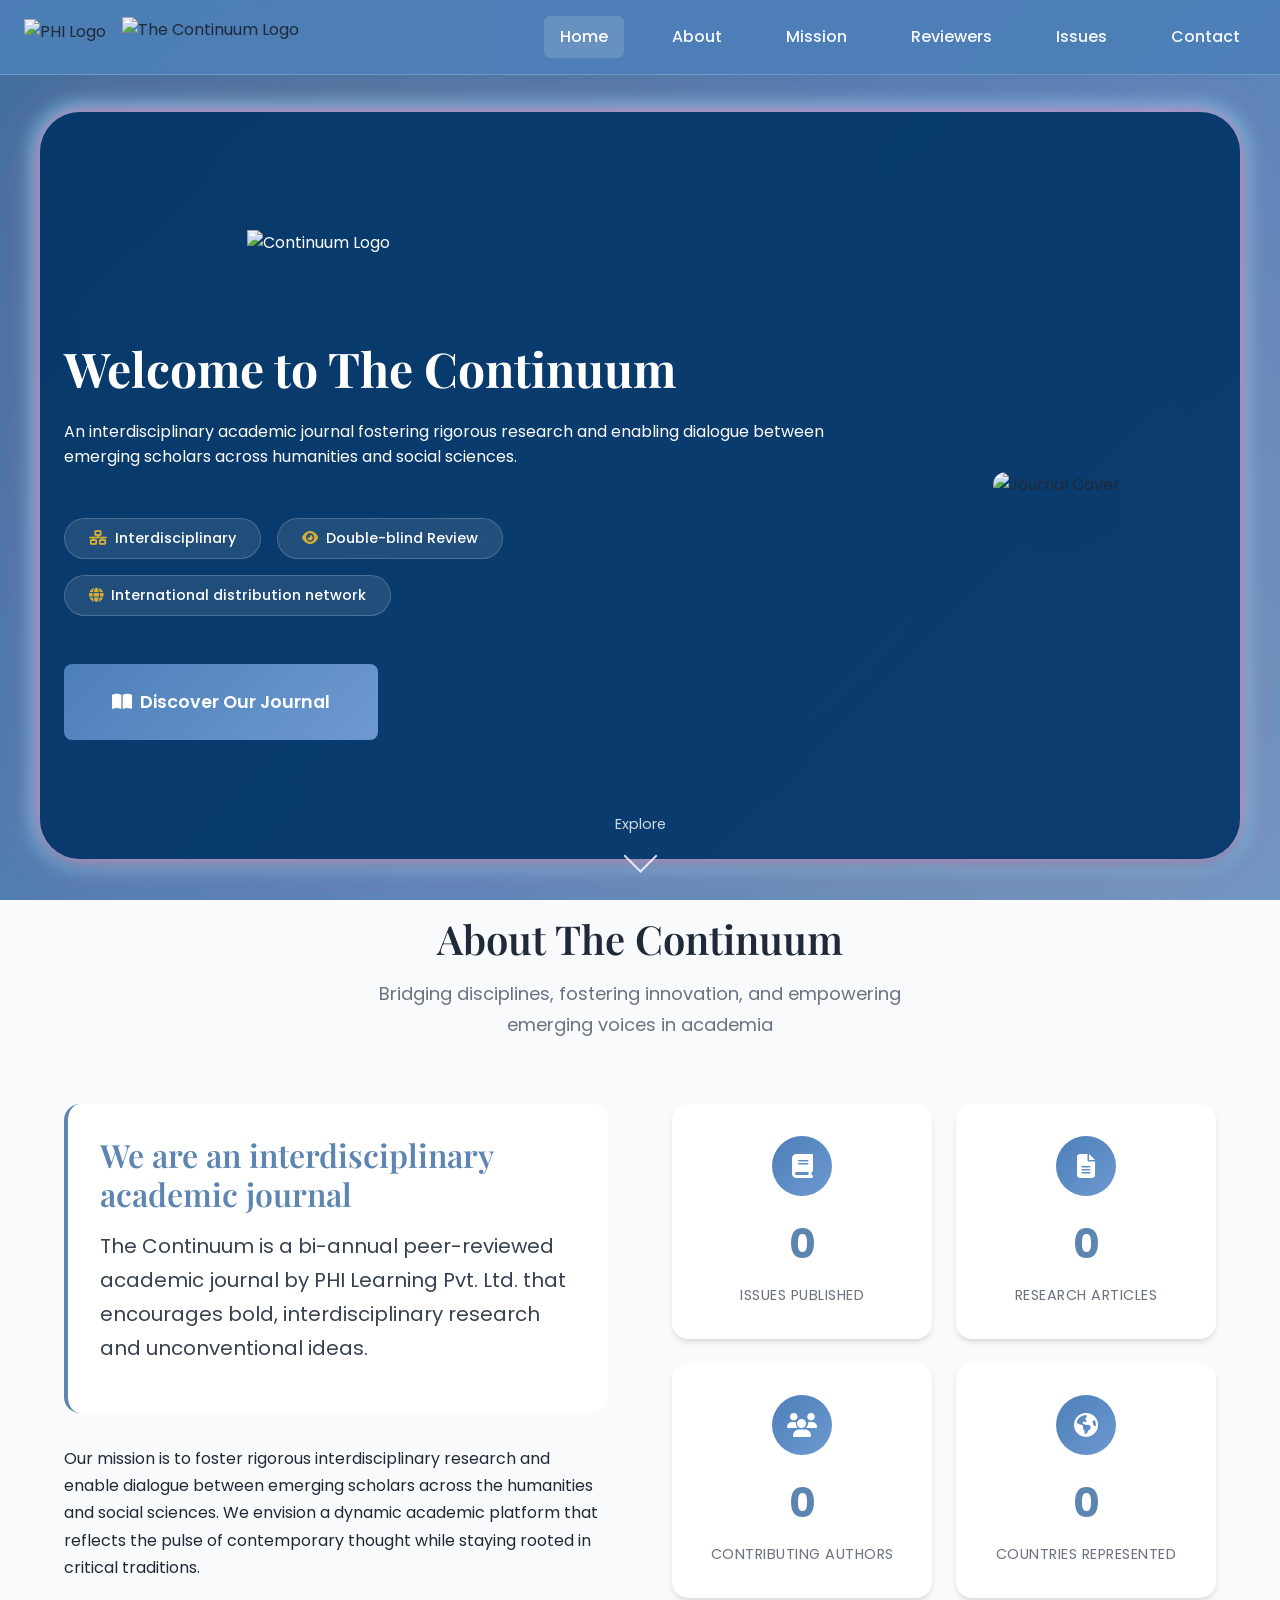
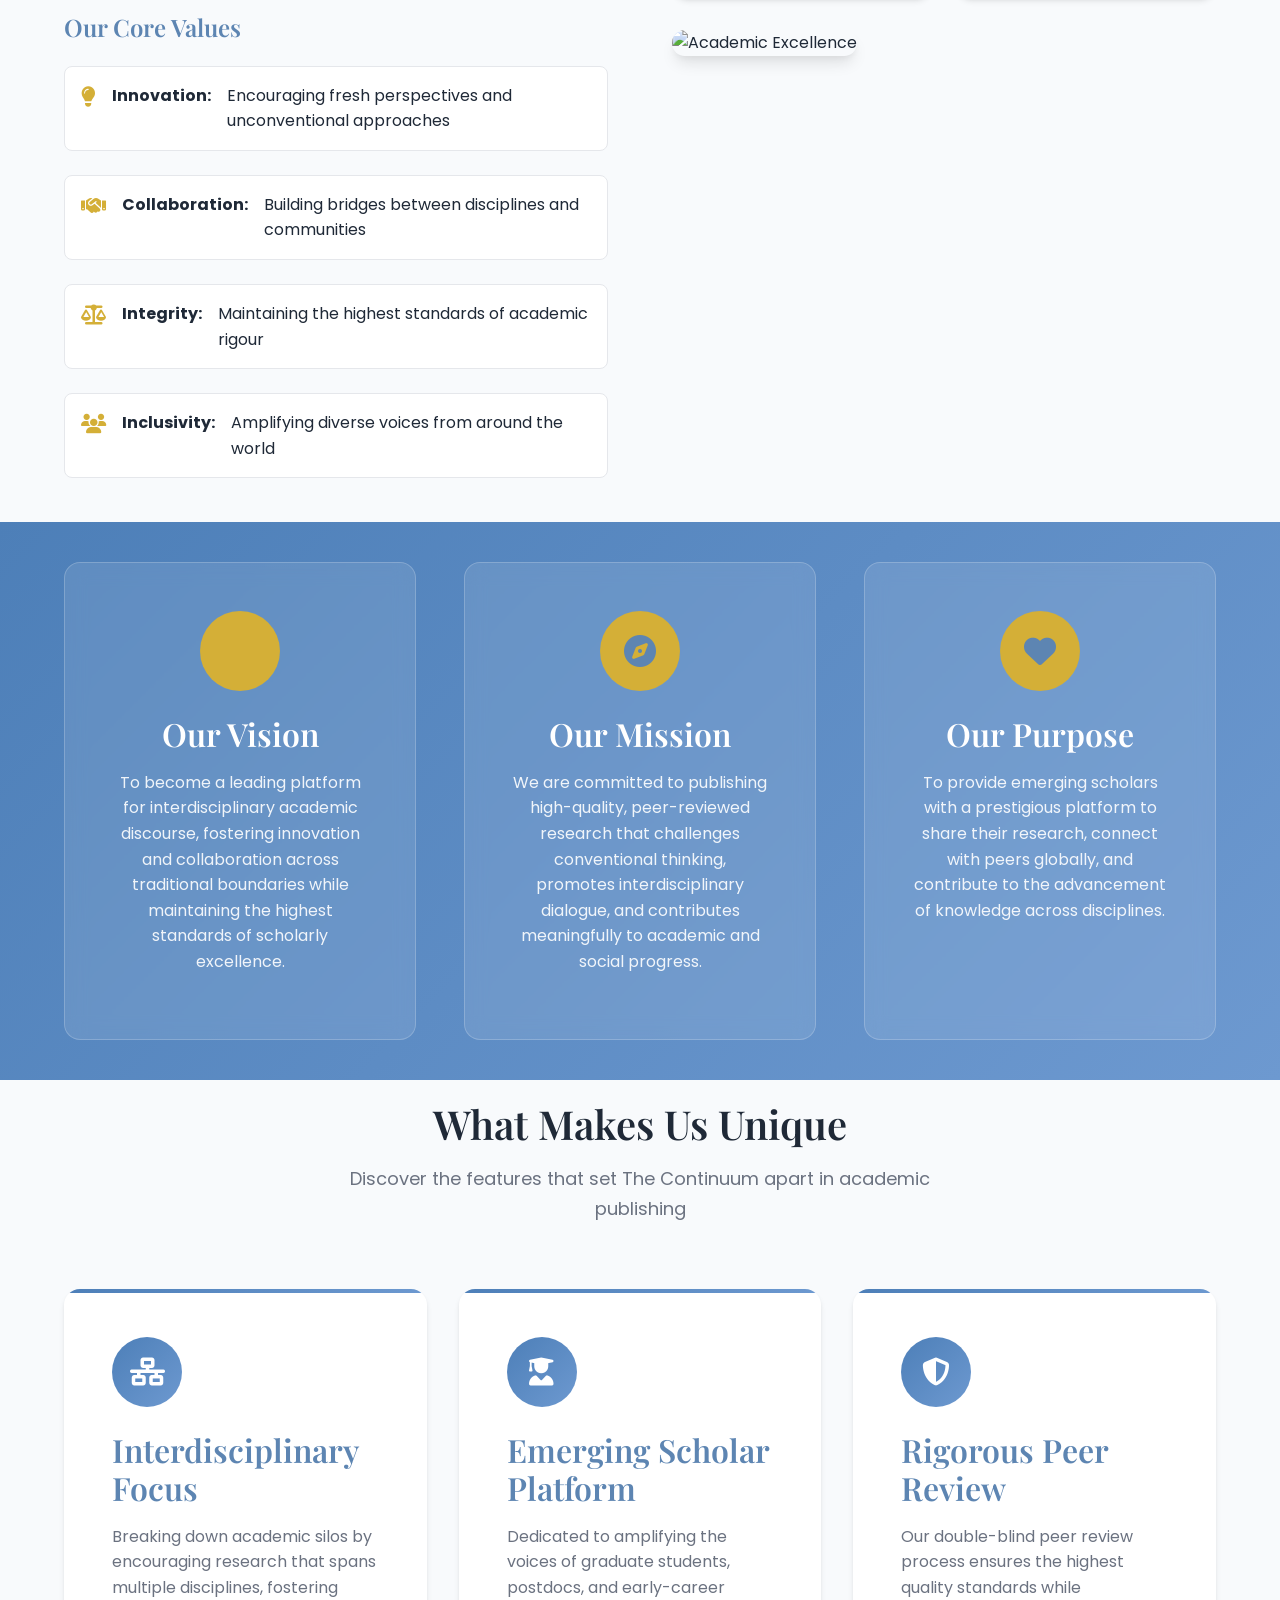
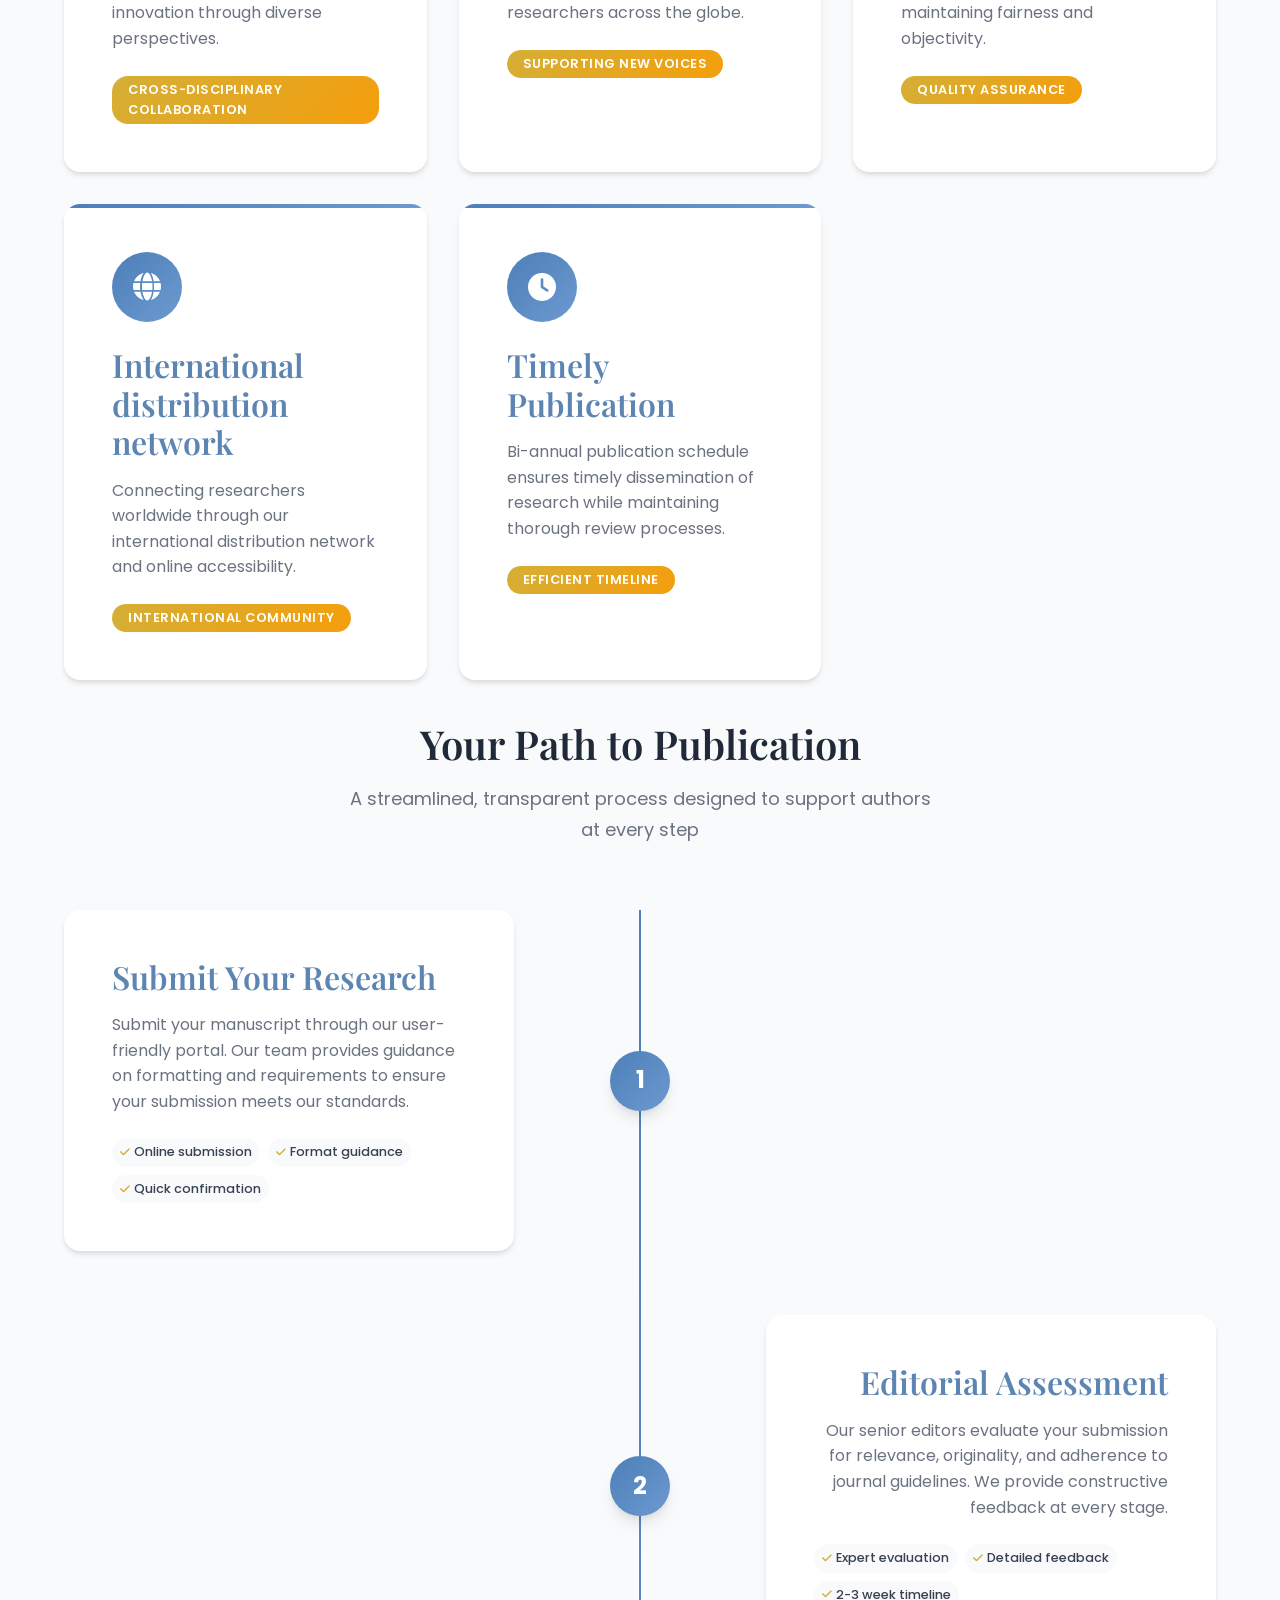
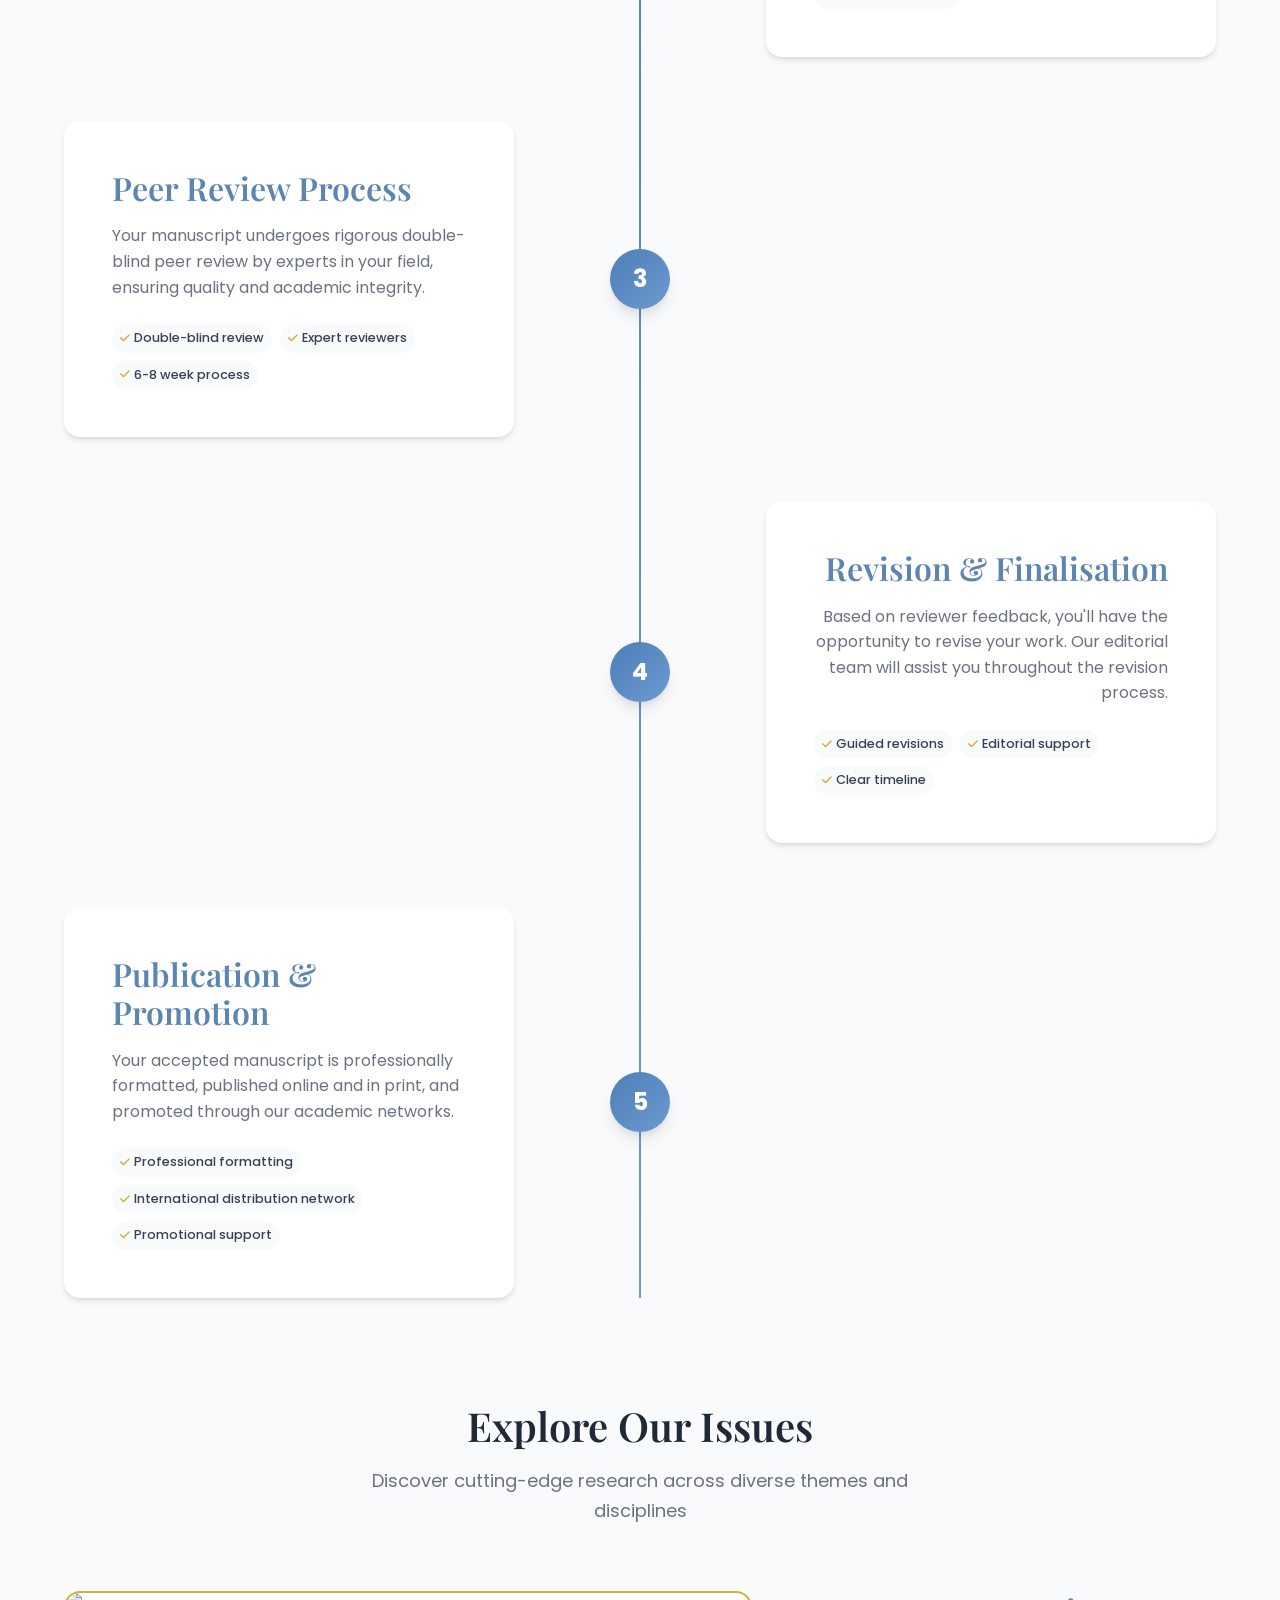
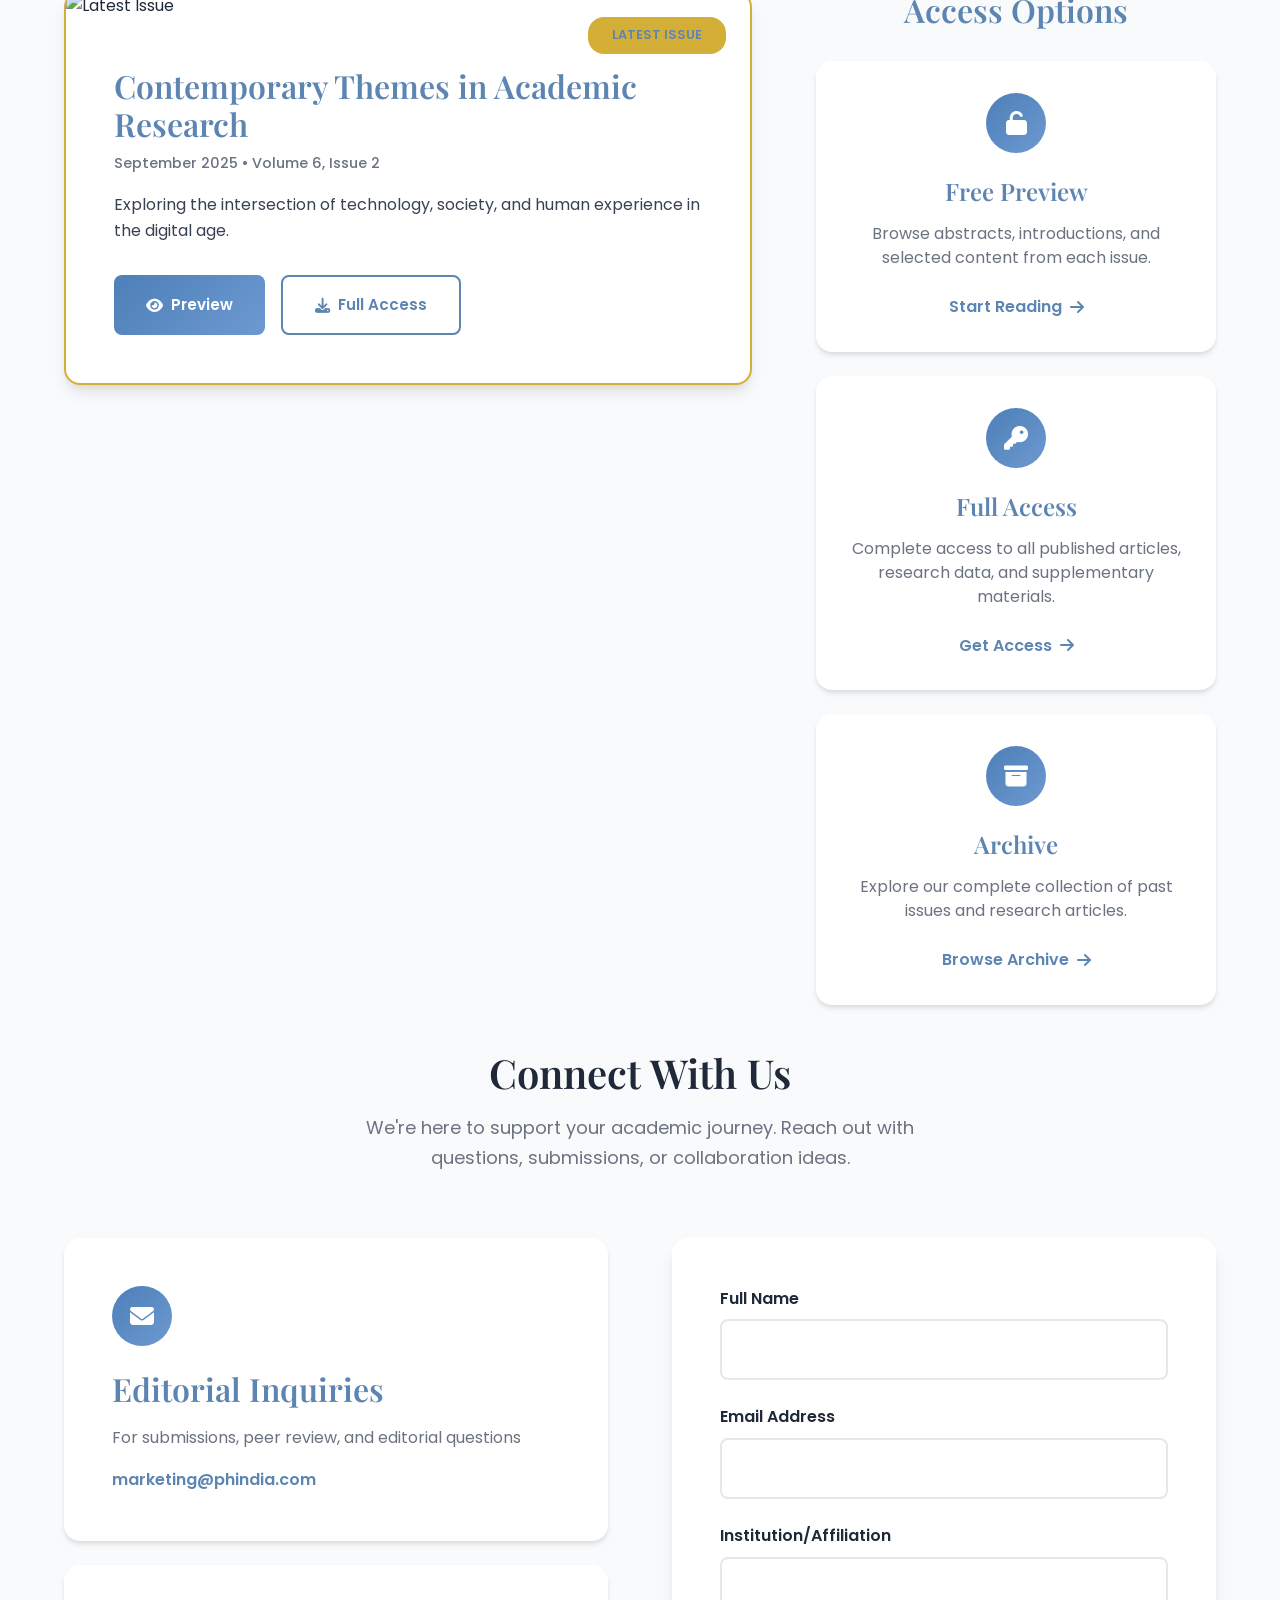
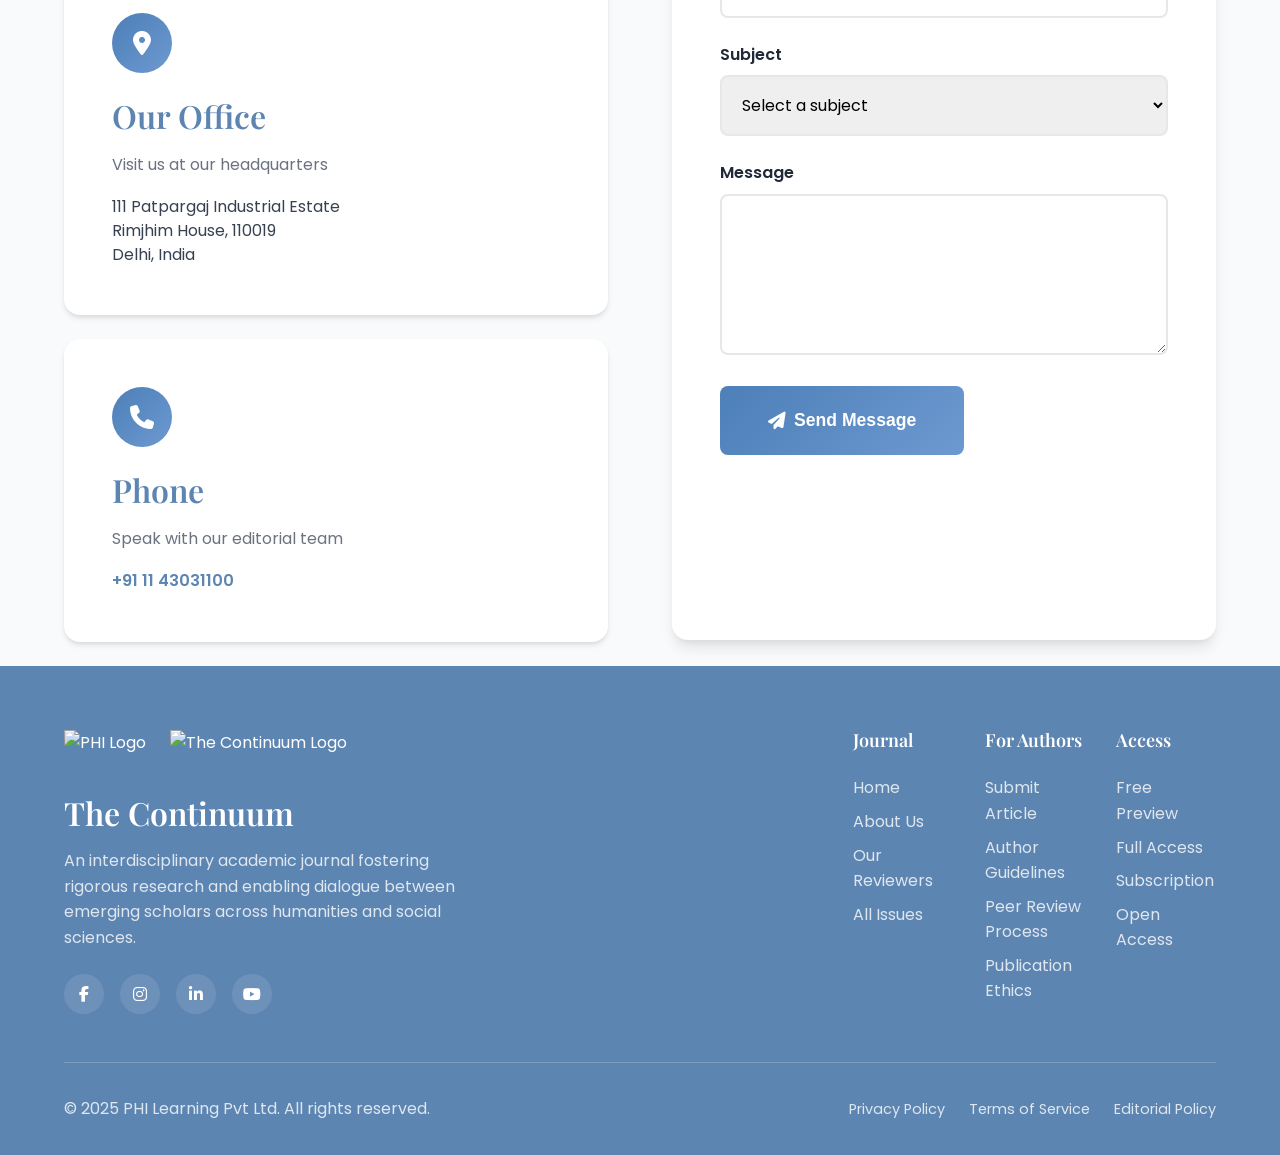
==== commit b79d3a4e: "," ====
--- a/index.html
+++ b/index.html
@@ -57,16 +57,16 @@
                 
                 <div class="hero-features" data-aos="fade-up" data-aos-delay="1000">
                     <div class="feature-pill">
-                        <i class="fas fa-globe"></i>
-                        <span>Global Reach</span>
+                        <i class="fas fa-network-wired"></i>
+                        <span>Interdisciplinary</span>
                     </div>
                     <div class="feature-pill">
                         <i class="fas fa-eye"></i>
                         <span>Double-blind Review</span>
                     </div>
                     <div class="feature-pill">
-                        <i class="fas fa-network-wired"></i>
-                        <span>Interdisciplinary</span>
+                        <i class="fas fa-globe"></i>
+                        <span>International distribution network</span>
                     </div>
                 </div>
                 
@@ -127,7 +127,7 @@
                             <ul class="values-list">
                                 <li><i class="fas fa-lightbulb"></i> <strong>Innovation:</strong> Encouraging fresh perspectives and unconventional approaches</li>
                                 <li><i class="fas fa-handshake"></i> <strong>Collaboration:</strong> Building bridges between disciplines and communities</li>
-                                <li><i class="fas fa-balance-scale"></i> <strong>Integrity:</strong> Maintaining the highest standards of academic rigor</li>
+                                <li><i class="fas fa-balance-scale"></i> <strong>Integrity:</strong> Maintaining the highest standards of academic rigour</li>
                                 <li><i class="fas fa-users"></i> <strong>Inclusivity:</strong> Amplifying diverse voices from around the world</li>
                             </ul>
                         </div>
@@ -254,7 +254,7 @@
                     <div class="feature-icon">
                         <i class="fas fa-globe"></i>
                     </div>
-                    <h3>Global Reach</h3>
+                    <h3>International distribution network</h3>
                     <p>Connecting researchers worldwide through our international distribution network and online accessibility.</p>
                     <div class="feature-highlight">
                         <span>International community</span>
@@ -334,8 +334,8 @@
                         <span class="step-number">4</span>
                     </div>
                     <div class="timeline-content">
-                        <h3>Revision & Finalization</h3>
-                        <p>Based on reviewer feedback, you'll have the opportunity to revise your work. Our editorial team provides support throughout the revision process.</p>
+                        <h3>Revision & Finalisation</h3>
+                        <p>Based on reviewer feedback, you'll have the opportunity to revise your work. Our editorial team will assist you throughout the revision process.</p>
                         <div class="timeline-features">
                             <span class="feature-tag"><i class="fas fa-check"></i> Guided revisions</span>
                             <span class="feature-tag"><i class="fas fa-check"></i> Editorial support</span>
@@ -353,7 +353,7 @@
                         <p>Your accepted manuscript is professionally formatted, published online and in print, and promoted through our academic networks.</p>
                         <div class="timeline-features">
                             <span class="feature-tag"><i class="fas fa-check"></i> Professional formatting</span>
-                            <span class="feature-tag"><i class="fas fa-check"></i> Global distribution</span>
+                            <span class="feature-tag"><i class="fas fa-check"></i> International distribution network</span>
                             <span class="feature-tag"><i class="fas fa-check"></i> Promotional support</span>
                         </div>
                     </div>
